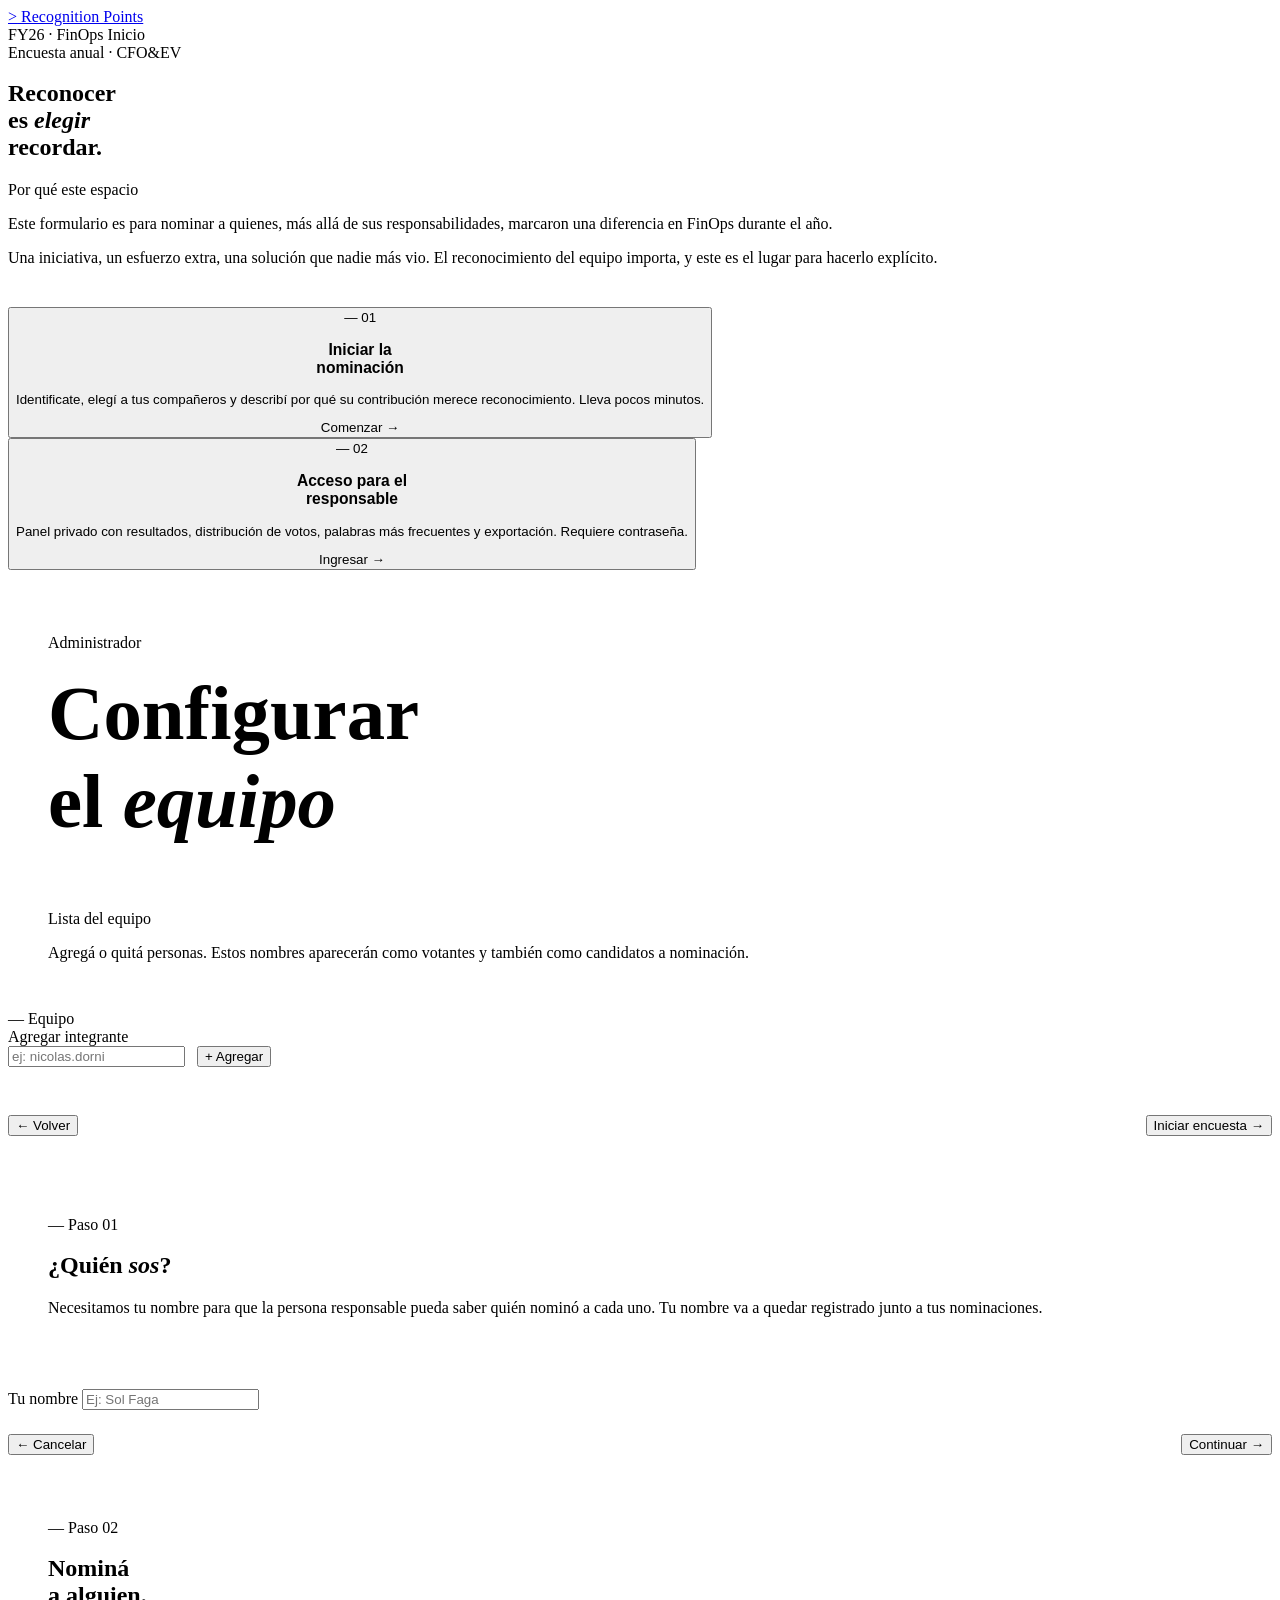
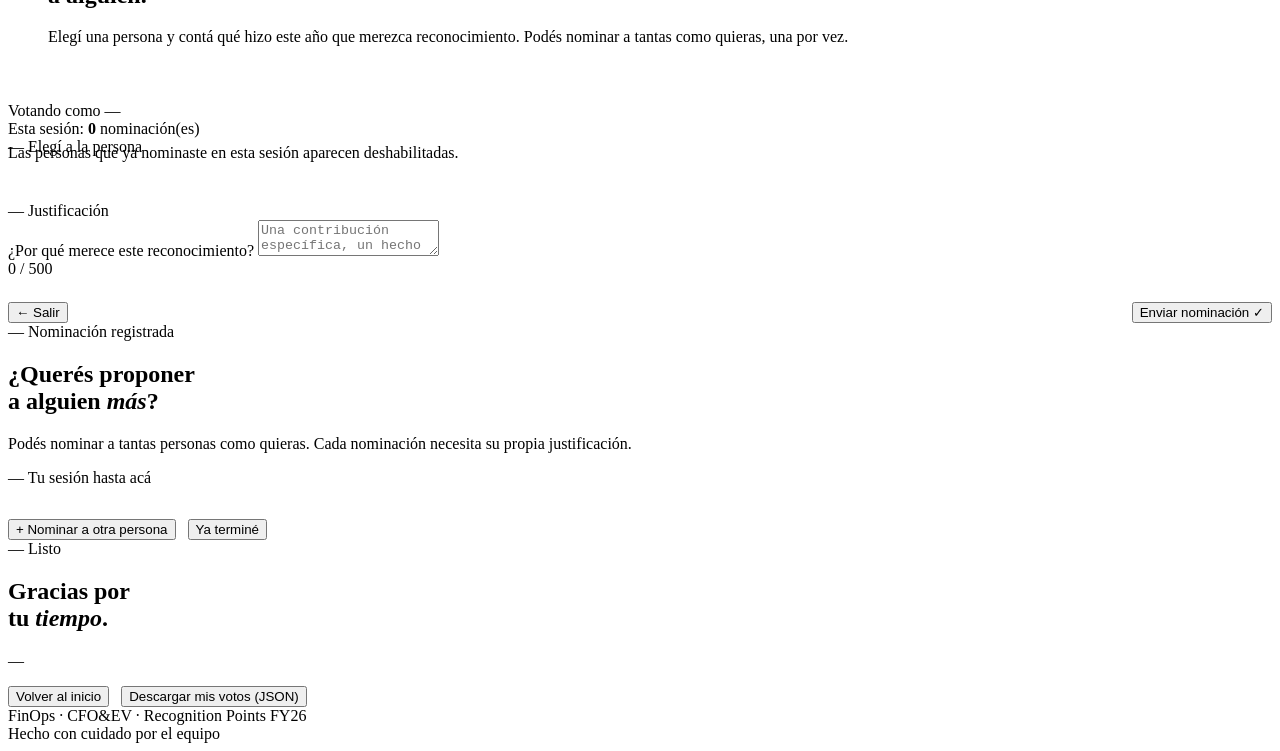
==== index.html @ c1f09250 "Add files via upload" ====
<!DOCTYPE html>
<html lang="es">
<head>
<meta charset="UTF-8">
<meta name="viewport" content="width=device-width, initial-scale=1.0">
<title>Recognition Points · FY26</title>
<meta name="description" content="Recognition Points FY26 — FinOps · CFO&EV. Reconocé a quienes hicieron una diferencia este año.">

<!-- Fonts -->
<link rel="preconnect" href="https://fonts.googleapis.com">
<link rel="preconnect" href="https://fonts.gstatic.com" crossorigin>
<link href="https://fonts.googleapis.com/css2?family=Fraunces:ital,opsz,wght,SOFT,WONK@0,9..144,300..900,0..100,0..1;1,9..144,300..900,0..100,0..1&family=Inter+Tight:wght@300;400;500;600;700&family=JetBrains+Mono:wght@400;500&display=swap" rel="stylesheet">

<link rel="stylesheet" href="css/styles.css">
</head>
<body class="paper">

<!-- TOPBAR -->
<header class="topbar">
  <a href="#" class="brand" onclick="App.go('welcome');return false;">
    <span class="chev">&gt;</span>
    Recognition Points
  </a>
  <div class="topbar-meta">
    <span><span class="dot"></span> FY26 · FinOps</span>
    <span id="navTag">Inicio</span>
  </div>
</header>

<!-- ============== WELCOME ============== -->
<section class="screen active" id="screen-welcome">
  <div class="hero">
    <div class="hero-grid">
      <div>
        <span class="eyebrow">Encuesta anual · CFO&amp;EV</span>
        <h1 style="margin-top:18px">
          Reconocer<br>
          es <em>elegir</em><br>
          recordar.
        </h1>
      </div>
      <div class="hero-side">
        <span class="eyebrow">Por qué este espacio</span>
        <p>Este formulario es para nominar a quienes, más allá de sus responsabilidades, marcaron una diferencia en FinOps durante el año.</p>
        <p>Una iniciativa, un esfuerzo extra, una solución que nadie más vio. El reconocimiento del equipo importa, y este es el lugar para hacerlo explícito.</p>
      </div>
    </div>
  </div>

  <div class="wrap" style="padding-top: 24px">
    <div class="action-grid">
      <button class="action-card" onclick="App.startSurvey()">
        <span class="num">— 01</span>
        <h3>Iniciar la<br>nominación</h3>
        <p>Identificate, elegí a tus compañeros y describí por qué su contribución merece reconocimiento. Lleva pocos minutos.</p>
        <span class="arrow">Comenzar →</span>
      </button>
      <button class="action-card" onclick="window.location.href='admin.html'">
        <span class="num">— 02</span>
        <h3>Acceso para el<br>responsable</h3>
        <p>Panel privado con resultados, distribución de votos, palabras más frecuentes y exportación. Requiere contraseña.</p>
        <span class="arrow">Ingresar →</span>
      </button>
    </div>
  </div>
</section>

<!-- ============== SETUP ============== -->
<section class="screen" id="screen-setup">
  <div class="hero" style="padding: 64px 40px 32px">
    <div class="hero-grid">
      <div>
        <span class="eyebrow">Administrador</span>
        <h1 style="font-size: clamp(40px, 6vw, 80px); margin-top: 18px">
          Configurar<br>el <em>equipo</em>
        </h1>
      </div>
      <div class="hero-side">
        <span class="eyebrow">Lista del equipo</span>
        <p>Agregá o quitá personas. Estos nombres aparecerán como votantes y también como candidatos a nominación.</p>
      </div>
    </div>
  </div>

  <div class="wrap-narrow">
    <div class="section-rule">
      <span class="label">— Equipo</span>
      <span class="line"></span>
    </div>

    <div class="field">
      <label for="newPersonInput">Agregar integrante</label>
      <div style="display:flex; gap: 12px; align-items: flex-end;">
        <input type="text" id="newPersonInput" placeholder="ej: nicolas.dorni" autocomplete="off" />
        <button class="btn btn-ghost btn-sm" onclick="App.addPerson()">+ Agregar</button>
      </div>
    </div>

    <div class="tag-list" id="personList"></div>
    <p class="helper" id="previewMsg" style="margin-top: 14px"></p>

    <div style="display:flex; justify-content:space-between; gap: 12px; margin-top: 48px; flex-wrap: wrap;">
      <button class="btn btn-ghost" onclick="App.go('welcome')">← Volver</button>
      <button class="btn btn-acn" onclick="App.startSurvey()">Iniciar encuesta →</button>
    </div>
  </div>
</section>

<!-- ============== VOTER NAME ============== -->
<section class="screen" id="screen-voter">
  <div class="hero" style="padding: 80px 40px 56px">
    <div class="hero-grid">
      <div>
        <span class="eyebrow">— Paso 01</span>
        <h1 style="margin-top:18px">¿Quién <em>sos</em>?</h1>
      </div>
      <div class="hero-side">
        <p>Necesitamos tu nombre para que la persona responsable pueda saber quién nominó a cada uno. Tu nombre va a quedar registrado junto a tus nominaciones.</p>
      </div>
    </div>
  </div>

  <div class="wrap-narrow">
    <div class="field">
      <label for="voterNameInput">Tu nombre</label>
      <input type="text" id="voterNameInput" placeholder="Ej: Sol Faga" autocomplete="off" />
    </div>
    <div class="alert warn" id="voterAlert" style="display:none">⚠ Por favor escribí tu nombre antes de continuar.</div>
    <div style="display:flex; justify-content:space-between; gap: 12px; margin-top: 24px; flex-wrap: wrap;">
      <button class="btn btn-ghost" onclick="App.go('welcome')">← Cancelar</button>
      <button class="btn btn-primary" onclick="App.confirmVoter()">Continuar →</button>
    </div>
  </div>
</section>

<!-- ============== VOTE ============== -->
<section class="screen" id="screen-vote">
  <div class="hero" style="padding: 64px 40px 40px">
    <div class="hero-grid">
      <div>
        <span class="eyebrow">— Paso 02</span>
        <h1 style="margin-top:18px">Nominá<br>a alguien.</h1>
      </div>
      <div class="hero-side">
        <p>Elegí una persona y contá qué hizo este año que merezca reconocimiento. Podés nominar a tantas como quieras, una por vez.</p>
      </div>
    </div>
  </div>

  <div class="wrap">
    <div class="voter-bar">
      <div class="voter-tag">
        <span class="label">Votando como</span>
        <span class="name" id="currentVoterName">—</span>
      </div>
      <div class="session-count">
        Esta sesión: <strong id="sessionVoteCount" class="tabular">0</strong> nominación(es)
      </div>
    </div>

    <div class="section-rule">
      <span class="label">— Elegí a la persona</span>
      <span class="line"></span>
    </div>
    <p class="helper" style="margin: -12px 0 18px">
      Las personas que ya nominaste en esta sesión aparecen deshabilitadas.
    </p>
    <div class="nominee-grid" id="nomineeGrid"></div>

    <div class="section-rule" style="margin-top: 40px">
      <span class="label">— Justificación</span>
      <span class="line"></span>
    </div>
    <div class="field">
      <label for="justification">¿Por qué merece este reconocimiento?</label>
      <textarea id="justification" placeholder="Una contribución específica, un hecho concreto, un momento del año..." maxlength="500" oninput="App.updateCharCount()"></textarea>
      <div class="helper right"><span id="charCount" class="tabular">0</span> / 500</div>
    </div>

    <div class="alert warn" id="voteAlert" style="display:none">⚠ Seleccioná una persona y escribí la justificación.</div>

    <div style="display:flex; justify-content:space-between; gap: 12px; margin-top: 24px; flex-wrap: wrap;">
      <button class="btn btn-ghost" onclick="App.go('welcome')">← Salir</button>
      <button class="btn btn-acn" onclick="App.submitVote()">Enviar nominación ✓</button>
    </div>
  </div>
</section>

<!-- ============== CONFIRM ============== -->
<section class="screen" id="screen-confirm">
  <div class="wrap-narrow">
    <span class="eyebrow">— Nominación registrada</span>
    <div class="confirm-card">
      <h2>¿Querés proponer<br>a alguien <em>más</em>?</h2>
      <p class="lede">Podés nominar a tantas personas como quieras. Cada nominación necesita su propia justificación.</p>

      <span class="eyebrow" style="display:block; margin-bottom: 12px">— Tu sesión hasta acá</span>
      <div class="summary-list" id="confirmList"></div>

      <div style="display:flex; gap: 12px; margin-top: 32px; flex-wrap: wrap;">
        <button class="btn btn-acn" onclick="App.voteAgain()">+ Nominar a otra persona</button>
        <button class="btn btn-ghost" onclick="App.finishVoting()">Ya terminé</button>
      </div>
    </div>
  </div>
</section>

<!-- ============== DONE ============== -->
<section class="screen" id="screen-done">
  <div class="wrap-narrow">
    <span class="eyebrow">— Listo</span>
    <div class="done-card">
      <h2>Gracias por<br>tu <em>tiempo</em>.</h2>
      <p class="lede" id="doneSummaryText">—</p>
      <div style="display:flex; gap: 12px; flex-wrap: wrap;">
        <button class="btn btn-primary" onclick="App.newVoter()">Volver al inicio</button>
        <button class="btn btn-ghost" onclick="DataLayer.exportJSON()">Descargar mis votos (JSON)</button>
      </div>
    </div>
  </div>
</section>

<!-- TOAST -->
<div class="toast" id="toast"><span class="dot"></span><span id="toastMsg"></span></div>

<!-- FOOTER -->
<footer>
  <div>FinOps · CFO&amp;EV · Recognition Points FY26</div>
  <div>Hecho con cuidado por el equipo</div>
</footer>

<!-- SCRIPTS -->
<script src="js/config.js"></script>
<script src="js/data.js"></script>
<script src="js/app.js"></script>
</body>
</html>
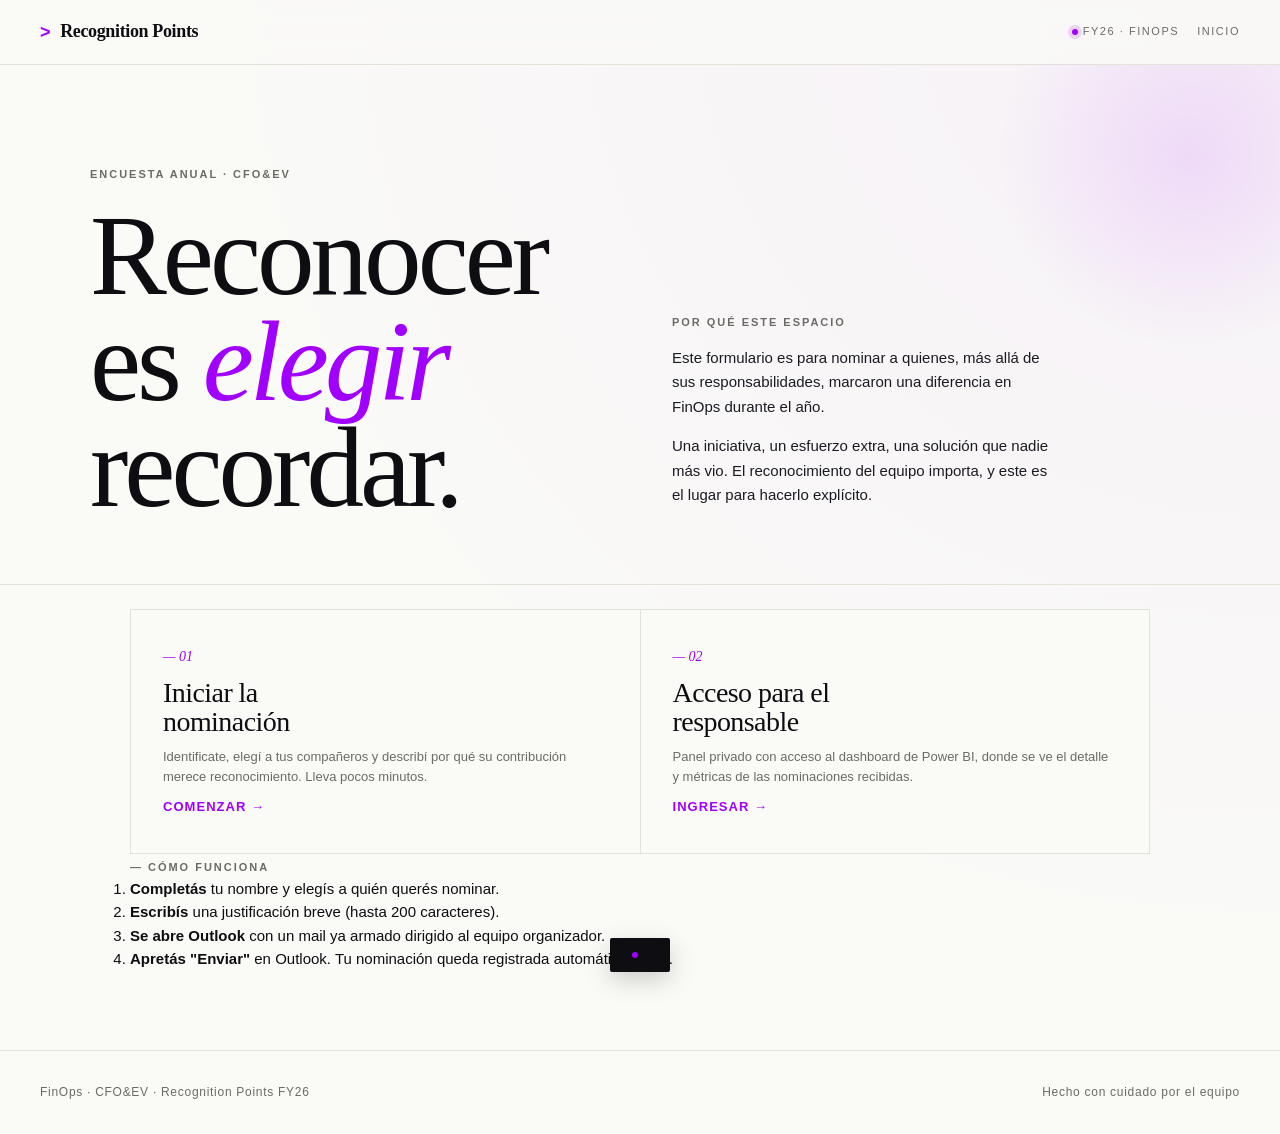
==== commit 56b4968a: "Add files via upload" ====
--- a/index.html
+++ b/index.html
@@ -6,7 +6,6 @@
 <title>Recognition Points · FY26</title>
 <meta name="description" content="Recognition Points FY26 — FinOps · CFO&EV. Reconocé a quienes hicieron una diferencia este año.">
 
-<!-- Fonts -->
 <link rel="preconnect" href="https://fonts.googleapis.com">
 <link rel="preconnect" href="https://fonts.gstatic.com" crossorigin>
 <link href="https://fonts.googleapis.com/css2?family=Fraunces:ital,opsz,wght,SOFT,WONK@0,9..144,300..900,0..100,0..1;1,9..144,300..900,0..100,0..1&family=Inter+Tight:wght@300;400;500;600;700&family=JetBrains+Mono:wght@400;500&display=swap" rel="stylesheet">
@@ -15,7 +14,6 @@
 </head>
 <body class="paper">
 
-<!-- TOPBAR -->
 <header class="topbar">
   <a href="#" class="brand" onclick="App.go('welcome');return false;">
     <span class="chev">&gt;</span>
@@ -58,9 +56,19 @@
       <button class="action-card" onclick="window.location.href='admin.html'">
         <span class="num">— 02</span>
         <h3>Acceso para el<br>responsable</h3>
-        <p>Panel privado con resultados, distribución de votos, palabras más frecuentes y exportación. Requiere contraseña.</p>
+        <p>Panel privado con acceso al dashboard de Power BI, donde se ve el detalle y métricas de las nominaciones recibidas.</p>
         <span class="arrow">Ingresar →</span>
       </button>
+    </div>
+
+    <div class="info-card">
+      <span class="eyebrow">— Cómo funciona</span>
+      <ol class="steps">
+        <li><strong>Completás</strong> tu nombre y elegís a quién querés nominar.</li>
+        <li><strong>Escribís</strong> una justificación breve (hasta 200 caracteres).</li>
+        <li><strong>Se abre Outlook</strong> con un mail ya armado dirigido al equipo organizador.</li>
+        <li><strong>Apretás "Enviar"</strong> en Outlook. Tu nominación queda registrada automáticamente.</li>
+      </ol>
     </div>
   </div>
 </section>
@@ -115,7 +123,7 @@
         <h1 style="margin-top:18px">¿Quién <em>sos</em>?</h1>
       </div>
       <div class="hero-side">
-        <p>Necesitamos tu nombre para que la persona responsable pueda saber quién nominó a cada uno. Tu nombre va a quedar registrado junto a tus nominaciones.</p>
+        <p>Tu identidad real se va a tomar de tu cuenta de Outlook al momento de enviar el mail. Este nombre es solo para el flujo de la página.</p>
       </div>
     </div>
   </div>
@@ -173,48 +181,50 @@
     </div>
     <div class="field">
       <label for="justification">¿Por qué merece este reconocimiento?</label>
-      <textarea id="justification" placeholder="Una contribución específica, un hecho concreto, un momento del año..." maxlength="500" oninput="App.updateCharCount()"></textarea>
-      <div class="helper right"><span id="charCount" class="tabular">0</span> / 500</div>
+      <textarea id="justification" placeholder="Una contribución específica, un hecho concreto, un momento del año..." maxlength="200" oninput="App.updateCharCount()"></textarea>
+      <div class="helper right counter">
+        <span id="charCount" class="tabular">0</span> / <span id="charMax" class="tabular">200</span>
+      </div>
     </div>
 
     <div class="alert warn" id="voteAlert" style="display:none">⚠ Seleccioná una persona y escribí la justificación.</div>
 
     <div style="display:flex; justify-content:space-between; gap: 12px; margin-top: 24px; flex-wrap: wrap;">
       <button class="btn btn-ghost" onclick="App.go('welcome')">← Salir</button>
-      <button class="btn btn-acn" onclick="App.submitVote()">Enviar nominación ✓</button>
-    </div>
-  </div>
-</section>
-
-<!-- ============== CONFIRM ============== -->
-<section class="screen" id="screen-confirm">
+      <button class="btn btn-acn" onclick="App.submitVote()">📧 &nbsp;Abrir Outlook y enviar →</button>
+    </div>
+  </div>
+</section>
+
+<!-- ============== SENT ============== -->
+<section class="screen" id="screen-sent">
+  <div class="hero" style="padding: 80px 40px 40px">
+    <div class="hero-grid">
+      <div>
+        <span class="eyebrow">— Paso 03</span>
+        <h1 style="margin-top:18px">Revisá <em>Outlook</em>.</h1>
+      </div>
+      <div class="hero-side">
+        <p>Acabamos de abrir un mail ya armado en tu Outlook. Apretá <strong>Enviar</strong> ahí para que tu nominación quede registrada.</p>
+      </div>
+    </div>
+  </div>
+
   <div class="wrap-narrow">
-    <span class="eyebrow">— Nominación registrada</span>
-    <div class="confirm-card">
-      <h2>¿Querés proponer<br>a alguien <em>más</em>?</h2>
-      <p class="lede">Podés nominar a tantas personas como quieras. Cada nominación necesita su propia justificación.</p>
-
-      <span class="eyebrow" style="display:block; margin-bottom: 12px">— Tu sesión hasta acá</span>
-      <div class="summary-list" id="confirmList"></div>
+    <div class="sent-card">
+      <span class="eyebrow">— Última nominación</span>
+      <h2>Nominaste a<br><em id="sentNomineeName">—</em></h2>
+      <p class="lede" id="sentSessionLabel">—</p>
+
+      <div class="info-card info-card-sm">
+        <span class="eyebrow">— ¿No se abrió Outlook?</span>
+        <p>Si no se abrió automáticamente, hacé click en el botón de abajo. También puede ser que tu navegador haya bloqueado la ventana — fijate en la barra de direcciones.</p>
+        <button class="btn btn-ghost btn-sm" onclick="App.resendLast()" style="margin-top: 10px">Reabrir Outlook</button>
+      </div>
 
       <div style="display:flex; gap: 12px; margin-top: 32px; flex-wrap: wrap;">
         <button class="btn btn-acn" onclick="App.voteAgain()">+ Nominar a otra persona</button>
         <button class="btn btn-ghost" onclick="App.finishVoting()">Ya terminé</button>
-      </div>
-    </div>
-  </div>
-</section>
-
-<!-- ============== DONE ============== -->
-<section class="screen" id="screen-done">
-  <div class="wrap-narrow">
-    <span class="eyebrow">— Listo</span>
-    <div class="done-card">
-      <h2>Gracias por<br>tu <em>tiempo</em>.</h2>
-      <p class="lede" id="doneSummaryText">—</p>
-      <div style="display:flex; gap: 12px; flex-wrap: wrap;">
-        <button class="btn btn-primary" onclick="App.newVoter()">Volver al inicio</button>
-        <button class="btn btn-ghost" onclick="DataLayer.exportJSON()">Descargar mis votos (JSON)</button>
       </div>
     </div>
   </div>
@@ -231,7 +241,6 @@
 
 <!-- SCRIPTS -->
 <script src="js/config.js"></script>
-<script src="js/data.js"></script>
 <script src="js/app.js"></script>
 </body>
 </html>
--- a/css/styles.css
+++ b/css/styles.css
@@ -0,0 +1,912 @@
+/* ============================================================
+   RECOGNITION POINTS — Stylesheet
+   Aesthetic: editorial corporate. Acento Accenture purple
+   (#A100FF) usado con disciplina, no como gradiente cliché.
+   Tipografía: Fraunces (display, serif con carácter) +
+   Inter Tight (body, geométrica).
+   ============================================================ */
+
+/* ---------- TOKENS ---------- */
+:root {
+  /* Color */
+  --acn-purple: #A100FF;
+  --acn-purple-deep: #7500BA;
+  --acn-purple-soft: #F3E5FF;
+  --ink: #0E0E12;
+  --ink-2: #1A1A22;
+  --ink-3: #2A2A33;
+  --paper: #FAFAF7;
+  --paper-2: #F2F2EC;
+  --line: #E2E2D8;
+  --line-2: #C9C9BE;
+  --muted: #6B6B66;
+  --muted-2: #9A9A92;
+  --danger: #C8102E;
+  --success: #2E7D5B;
+
+  /* Type */
+  --display: 'Fraunces', 'Times New Roman', serif;
+  --body: 'Inter Tight', 'Helvetica Neue', sans-serif;
+  --mono: 'JetBrains Mono', ui-monospace, monospace;
+
+  /* Spacing scale */
+  --s-1: 4px; --s-2: 8px; --s-3: 12px; --s-4: 16px;
+  --s-5: 24px; --s-6: 32px; --s-7: 48px; --s-8: 64px;
+
+  --radius: 2px;
+  --radius-lg: 4px;
+}
+
+/* ---------- RESET ---------- */
+*, *::before, *::after { box-sizing: border-box; margin: 0; padding: 0; }
+
+html { scroll-behavior: smooth; }
+
+body {
+  font-family: var(--body);
+  background: var(--paper);
+  color: var(--ink);
+  font-size: 15px;
+  line-height: 1.55;
+  font-feature-settings: "ss01", "cv11";
+  -webkit-font-smoothing: antialiased;
+  min-height: 100vh;
+}
+
+/* Subtle paper texture for the public page */
+body.paper {
+  background:
+    radial-gradient(ellipse at top right, rgba(161,0,255,0.04), transparent 60%),
+    var(--paper);
+}
+
+/* Dark dashboard for admin */
+body.dark {
+  background: var(--ink);
+  color: var(--paper);
+}
+
+button, input, textarea, select { font: inherit; color: inherit; }
+button { cursor: pointer; border: none; background: none; }
+
+a { color: inherit; }
+
+/* ---------- TYPOGRAPHY ---------- */
+.display {
+  font-family: var(--display);
+  font-weight: 400;
+  font-style: italic;
+  letter-spacing: -0.02em;
+  line-height: 0.95;
+  font-variation-settings: "SOFT" 50, "WONK" 1;
+}
+
+.eyebrow {
+  font-family: var(--body);
+  font-size: 11px;
+  font-weight: 600;
+  letter-spacing: 0.18em;
+  text-transform: uppercase;
+  color: var(--muted);
+}
+
+.tabular { font-variant-numeric: tabular-nums; }
+
+/* ---------- BRAND CHEVRON (Accenture-style mark) ---------- */
+.brand {
+  display: inline-flex;
+  align-items: baseline;
+  gap: 10px;
+  font-family: var(--display);
+  font-weight: 600;
+  font-size: 18px;
+  letter-spacing: -0.02em;
+  color: var(--ink);
+  text-decoration: none;
+}
+.brand .chev {
+  display: inline-block;
+  color: var(--acn-purple);
+  font-weight: 700;
+  transform: translateY(1px);
+  font-family: var(--body);
+}
+body.dark .brand { color: var(--paper); }
+
+/* ---------- TOP BAR ---------- */
+.topbar {
+  position: sticky; top: 0; z-index: 50;
+  display: flex; align-items: center; justify-content: space-between;
+  padding: 18px 40px;
+  background: rgba(250,250,247,0.85);
+  backdrop-filter: blur(14px);
+  border-bottom: 1px solid var(--line);
+}
+body.dark .topbar {
+  background: rgba(14,14,18,0.85);
+  border-bottom-color: var(--ink-3);
+}
+.topbar-meta {
+  font-size: 11px;
+  letter-spacing: 0.14em;
+  text-transform: uppercase;
+  color: var(--muted);
+  display: flex; gap: 18px; align-items: center;
+}
+.topbar-meta .dot {
+  display: inline-block; width: 6px; height: 6px; border-radius: 50%;
+  background: var(--acn-purple);
+  box-shadow: 0 0 0 4px rgba(161,0,255,0.15);
+  animation: pulse 2.4s ease-in-out infinite;
+}
+@keyframes pulse {
+  0%, 100% { box-shadow: 0 0 0 4px rgba(161,0,255,0.15); }
+  50%     { box-shadow: 0 0 0 8px rgba(161,0,255,0.05); }
+}
+
+/* ---------- HERO (public page) ---------- */
+.hero {
+  padding: 96px 40px 64px;
+  border-bottom: 1px solid var(--line);
+  position: relative;
+  overflow: hidden;
+}
+.hero::after {
+  content: '';
+  position: absolute; right: -120px; top: -120px;
+  width: 420px; height: 420px;
+  background: radial-gradient(circle, rgba(161,0,255,0.10), transparent 65%);
+  pointer-events: none;
+}
+.hero-grid {
+  max-width: 1100px; margin: 0 auto;
+  display: grid; grid-template-columns: 1fr 1fr; gap: 64px;
+  align-items: end;
+}
+.hero h1 {
+  font-family: var(--display);
+  font-weight: 300;
+  font-size: clamp(56px, 9vw, 120px);
+  line-height: 0.92;
+  letter-spacing: -0.035em;
+  color: var(--ink);
+}
+.hero h1 em {
+  font-style: italic;
+  color: var(--acn-purple);
+  font-variation-settings: "SOFT" 100, "WONK" 1;
+}
+.hero-side {
+  font-size: 15px;
+  line-height: 1.65;
+  color: var(--ink-2);
+  max-width: 380px;
+  padding-bottom: 12px;
+}
+.hero-side p + p { margin-top: 14px; }
+.hero-side .eyebrow { display: block; margin-bottom: 14px; }
+
+/* ---------- SCREENS ---------- */
+.screen { display: none; animation: fade .35s ease; }
+.screen.active { display: block; }
+@keyframes fade {
+  from { opacity: 0; transform: translateY(6px); }
+  to { opacity: 1; transform: translateY(0); }
+}
+
+.wrap { max-width: 1100px; margin: 0 auto; padding: 56px 40px 80px; }
+.wrap-narrow { max-width: 720px; margin: 0 auto; padding: 56px 40px 80px; }
+
+/* ---------- ACTIONS PANEL (welcome) ---------- */
+.action-grid {
+  display: grid;
+  grid-template-columns: 1fr 1fr;
+  gap: 0;
+  border-top: 1px solid var(--line);
+  border-left: 1px solid var(--line);
+}
+.action-card {
+  border-right: 1px solid var(--line);
+  border-bottom: 1px solid var(--line);
+  padding: 36px 32px;
+  background: var(--paper);
+  text-align: left;
+  transition: background .2s, transform .2s;
+  position: relative;
+  display: flex; flex-direction: column; gap: 10px;
+  min-height: 200px;
+  cursor: pointer;
+}
+.action-card:hover {
+  background: #fff;
+}
+.action-card .num {
+  font-family: var(--display);
+  font-style: italic;
+  font-size: 14px;
+  color: var(--acn-purple);
+}
+.action-card h3 {
+  font-family: var(--display);
+  font-weight: 400;
+  font-size: 28px;
+  letter-spacing: -0.02em;
+  line-height: 1.05;
+}
+.action-card p {
+  font-size: 13px; color: var(--muted); line-height: 1.55;
+}
+.action-card .arrow {
+  margin-top: auto;
+  font-size: 13px; font-weight: 600;
+  letter-spacing: 0.08em; text-transform: uppercase;
+  color: var(--acn-purple);
+  display: inline-flex; align-items: center; gap: 8px;
+  transition: gap .2s;
+}
+.action-card:hover .arrow { gap: 14px; }
+
+/* ---------- SECTIONS ---------- */
+.section-rule {
+  display: flex; align-items: baseline; gap: 14px;
+  margin-bottom: 22px;
+}
+.section-rule .label {
+  font-family: var(--body);
+  font-size: 11px; font-weight: 600;
+  letter-spacing: 0.18em; text-transform: uppercase;
+  color: var(--acn-purple);
+}
+.section-rule .line { flex: 1; height: 1px; background: var(--line); }
+
+/* ---------- INPUTS ---------- */
+.field { margin-bottom: 22px; }
+.field label {
+  display: block; font-size: 12px; font-weight: 600;
+  letter-spacing: 0.06em; text-transform: uppercase;
+  color: var(--ink-2); margin-bottom: 8px;
+}
+input[type="text"], input[type="password"], textarea {
+  width: 100%;
+  background: transparent;
+  border: none;
+  border-bottom: 1px solid var(--line-2);
+  font-family: var(--body);
+  font-size: 17px;
+  padding: 10px 0;
+  color: var(--ink);
+  outline: none;
+  transition: border-color .2s;
+}
+input[type="text"]:focus, input[type="password"]:focus, textarea:focus {
+  border-bottom-color: var(--acn-purple);
+}
+textarea {
+  border: 1px solid var(--line-2);
+  padding: 14px 16px;
+  border-radius: var(--radius);
+  resize: vertical;
+  min-height: 140px;
+  background: #fff;
+  font-size: 15px;
+  line-height: 1.6;
+}
+textarea:focus { border-color: var(--acn-purple); }
+
+.helper {
+  font-size: 12px; color: var(--muted);
+  margin-top: 6px;
+}
+.helper.right { text-align: right; }
+
+/* ---------- BUTTONS ---------- */
+.btn {
+  display: inline-flex; align-items: center; gap: 10px;
+  padding: 14px 24px;
+  font-family: var(--body);
+  font-size: 13px; font-weight: 600;
+  letter-spacing: 0.06em; text-transform: uppercase;
+  border-radius: var(--radius);
+  transition: transform .15s, background .15s, color .15s;
+}
+.btn:active { transform: translateY(1px); }
+.btn-primary {
+  background: var(--ink); color: var(--paper);
+  border: 1px solid var(--ink);
+}
+.btn-primary:hover { background: var(--acn-purple); border-color: var(--acn-purple); }
+.btn-ghost {
+  background: transparent; color: var(--ink);
+  border: 1px solid var(--line-2);
+}
+.btn-ghost:hover { border-color: var(--ink); }
+.btn-acn {
+  background: var(--acn-purple); color: #fff;
+  border: 1px solid var(--acn-purple);
+}
+.btn-acn:hover { background: var(--acn-purple-deep); border-color: var(--acn-purple-deep); }
+.btn-danger {
+  background: transparent; color: var(--danger);
+  border: 1px solid var(--danger);
+}
+.btn-danger:hover { background: var(--danger); color: #fff; }
+.btn-sm { padding: 9px 16px; font-size: 11px; }
+
+/* ---------- VOTER BADGE ---------- */
+.voter-bar {
+  display: flex; justify-content: space-between; align-items: center;
+  padding: 16px 0;
+  border-top: 1px solid var(--line);
+  border-bottom: 1px solid var(--line);
+  margin-bottom: 32px;
+  flex-wrap: wrap; gap: 12px;
+}
+.voter-tag {
+  font-size: 13px;
+}
+.voter-tag .label {
+  font-size: 11px; letter-spacing: 0.14em;
+  text-transform: uppercase; color: var(--muted);
+  margin-right: 10px;
+}
+.voter-tag .name {
+  font-family: var(--display);
+  font-style: italic;
+  font-weight: 500;
+  font-size: 22px;
+  color: var(--acn-purple);
+}
+.session-count {
+  font-size: 12px; color: var(--muted);
+  letter-spacing: 0.06em;
+}
+.session-count strong { color: var(--ink); }
+
+/* ---------- NOMINEE GRID ---------- */
+.nominee-grid {
+  display: grid;
+  grid-template-columns: repeat(auto-fill, minmax(160px, 1fr));
+  gap: 0;
+  border-top: 1px solid var(--line);
+  border-left: 1px solid var(--line);
+  margin-bottom: 32px;
+}
+.nominee-card {
+  border-right: 1px solid var(--line);
+  border-bottom: 1px solid var(--line);
+  padding: 22px 18px;
+  cursor: pointer;
+  background: var(--paper);
+  text-align: left;
+  transition: background .15s;
+  position: relative;
+}
+.nominee-card:hover:not(.disabled) {
+  background: #fff;
+}
+.nominee-card.selected {
+  background: var(--ink);
+  color: var(--paper);
+}
+.nominee-card.selected .name { color: var(--paper); }
+.nominee-card.selected .role { color: var(--acn-purple); }
+.nominee-card.disabled {
+  opacity: 0.35; cursor: not-allowed;
+  background: var(--paper-2);
+}
+.nominee-card .initials {
+  font-family: var(--display);
+  font-style: italic;
+  font-size: 26px;
+  color: var(--acn-purple);
+  margin-bottom: 14px;
+  display: block;
+}
+.nominee-card .name {
+  font-weight: 600; font-size: 14px;
+  letter-spacing: -0.01em;
+  line-height: 1.25;
+  margin-bottom: 4px;
+}
+.nominee-card .role {
+  font-size: 10px; font-weight: 600;
+  letter-spacing: 0.14em; text-transform: uppercase;
+  color: var(--muted);
+}
+.nominee-card .check {
+  position: absolute; top: 14px; right: 14px;
+  font-size: 11px; color: var(--acn-purple);
+  opacity: 0;
+}
+.nominee-card.selected .check { opacity: 1; color: var(--acn-purple); }
+.nominee-card.disabled .check {
+  opacity: 1; color: var(--muted);
+  font-size: 9px; letter-spacing: 0.1em;
+  text-transform: uppercase;
+}
+
+/* ---------- ALERTS ---------- */
+.alert {
+  font-size: 13px;
+  padding: 12px 16px;
+  border-left: 3px solid;
+  background: #fff;
+  margin: 12px 0;
+}
+.alert.warn { border-color: #C28D00; color: #6B4F00; background: #FFF7DC; }
+.alert.err  { border-color: var(--danger); color: var(--danger); background: #FFEAEA; }
+.alert.ok   { border-color: var(--success); color: var(--success); background: #EAF7F0; }
+
+/* ---------- CONFIRM / DONE ---------- */
+.confirm-card, .done-card {
+  border: 1px solid var(--line);
+  background: #fff;
+  padding: 56px 48px;
+  margin-top: 24px;
+}
+.confirm-card h2, .done-card h2 {
+  font-family: var(--display); font-weight: 300;
+  font-size: 44px; letter-spacing: -0.02em;
+  margin-bottom: 12px; line-height: 1;
+}
+.confirm-card .lede, .done-card .lede {
+  color: var(--muted); font-size: 15px;
+  margin-bottom: 28px; line-height: 1.6;
+}
+.summary-list { border-top: 1px solid var(--line); }
+.summary-item {
+  display: grid; grid-template-columns: 200px 1fr;
+  gap: 24px; padding: 14px 0;
+  border-bottom: 1px solid var(--line);
+  font-size: 13px;
+}
+.summary-item .who {
+  font-family: var(--display); font-style: italic;
+  color: var(--acn-purple); font-size: 18px;
+}
+.summary-item .why { color: var(--ink-2); line-height: 1.55; }
+
+/* ---------- TOAST ---------- */
+.toast {
+  position: fixed; bottom: 28px; left: 50%;
+  transform: translateX(-50%) translateY(100px);
+  background: var(--ink); color: var(--paper);
+  padding: 14px 22px;
+  font-size: 13px; font-weight: 500;
+  letter-spacing: 0.04em;
+  border-radius: var(--radius);
+  box-shadow: 0 8px 24px rgba(0,0,0,0.18);
+  z-index: 999;
+  transition: transform .35s cubic-bezier(.2,.8,.2,1);
+  display: flex; align-items: center; gap: 10px;
+}
+.toast.show { transform: translateX(-50%) translateY(0); }
+.toast .dot {
+  width: 6px; height: 6px; border-radius: 50%;
+  background: var(--acn-purple);
+}
+
+/* ---------- SETUP / TAGS ---------- */
+.tag-list { display: flex; flex-wrap: wrap; gap: 8px; margin-top: 14px; }
+.tag {
+  display: inline-flex; align-items: center; gap: 8px;
+  padding: 6px 12px;
+  background: #fff;
+  border: 1px solid var(--line-2);
+  border-radius: var(--radius);
+  font-size: 12px;
+  font-weight: 500;
+}
+.tag .x {
+  font-size: 14px; color: var(--muted);
+  cursor: pointer; line-height: 1;
+}
+.tag .x:hover { color: var(--danger); }
+
+/* ---------- LOGIN ---------- */
+.login-shell {
+  min-height: calc(100vh - 70px);
+  display: grid;
+  grid-template-columns: 1fr 1fr;
+}
+.login-left {
+  background: var(--ink);
+  color: var(--paper);
+  padding: 64px 56px;
+  display: flex; flex-direction: column; justify-content: space-between;
+  position: relative; overflow: hidden;
+}
+.login-left::before {
+  content: '';
+  position: absolute; right: -20%; bottom: -20%;
+  width: 60%; height: 60%;
+  background: radial-gradient(circle, rgba(161,0,255,0.25), transparent 70%);
+  pointer-events: none;
+}
+.login-left h2 {
+  font-family: var(--display); font-weight: 300;
+  font-size: clamp(40px, 5vw, 64px);
+  line-height: 0.95; letter-spacing: -0.025em;
+  position: relative;
+}
+.login-left h2 em {
+  font-style: italic; color: var(--acn-purple);
+}
+.login-left .footnote {
+  font-size: 12px; letter-spacing: 0.12em;
+  text-transform: uppercase; color: var(--muted-2);
+  position: relative;
+}
+.login-right {
+  padding: 64px 56px;
+  display: flex; flex-direction: column; justify-content: center;
+  background: var(--paper);
+  max-width: 520px;
+}
+.login-right h3 {
+  font-family: var(--display); font-weight: 400;
+  font-size: 32px; letter-spacing: -0.02em;
+  margin-bottom: 32px;
+}
+
+/* ============================================================
+   DASHBOARD — control-center layout
+   Optimizado para notebook 13-15" (1366x768 a 1536x960).
+   Tipografía y espaciado reducidos vs página pública.
+   ============================================================ */
+
+/* Top bar compacta del dashboard */
+.dash-bar {
+  display: flex; justify-content: space-between; align-items: center;
+  padding: 10px 20px;
+  background: var(--ink-2);
+  border-bottom: 1px solid var(--ink-3);
+  position: sticky; top: 0; z-index: 50;
+  flex-wrap: wrap; gap: 12px;
+  font-size: 12px;
+}
+.dash-bar-left, .dash-bar-right {
+  display: flex; align-items: center; gap: 10px;
+}
+.brand.brand-sm {
+  font-size: 14px;
+  color: var(--paper);
+}
+.bar-sep {
+  width: 1px; height: 20px;
+  background: var(--ink-3);
+  margin: 0 4px;
+}
+.bar-meta {
+  font-size: 11px;
+  letter-spacing: 0.1em;
+  color: var(--muted-2);
+  text-transform: uppercase;
+}
+.bar-btn {
+  display: inline-flex; align-items: center; gap: 6px;
+  padding: 6px 12px;
+  background: transparent;
+  color: var(--paper);
+  border: 1px solid var(--ink-3);
+  border-radius: 2px;
+  font-size: 11px;
+  font-weight: 500;
+  letter-spacing: 0.06em;
+  text-transform: uppercase;
+  cursor: pointer;
+  transition: background .15s, border-color .15s;
+}
+.bar-btn:hover {
+  background: var(--ink-3);
+  border-color: var(--acn-purple);
+}
+.bar-btn-ico {
+  font-size: 12px;
+  color: var(--acn-purple);
+}
+.bar-btn-danger:hover {
+  border-color: var(--danger);
+  color: #fff;
+  background: rgba(200,16,46,0.15);
+}
+.bar-btn-danger:hover .bar-btn-ico { color: var(--danger); }
+
+/* Grid principal del dashboard */
+.dash-grid {
+  display: grid;
+  grid-template-columns: repeat(12, 1fr);
+  gap: 16px;
+  padding: 20px;
+  max-width: 1600px;
+  margin: 0 auto;
+}
+
+/* Título compacto */
+.dash-title {
+  grid-column: span 12;
+  display: flex; justify-content: space-between; align-items: baseline;
+  flex-wrap: wrap; gap: 12px;
+  padding-bottom: 8px;
+  border-bottom: 1px solid var(--ink-3);
+}
+.dash-title h1 {
+  font-family: var(--display); font-weight: 300;
+  font-size: clamp(22px, 2.4vw, 30px);
+  letter-spacing: -0.02em;
+  line-height: 1;
+  color: var(--paper);
+}
+.dash-title h1 em {
+  font-style: italic;
+  color: var(--acn-purple);
+}
+.dash-title-sub {
+  font-size: 11px;
+  letter-spacing: 0.14em;
+  text-transform: uppercase;
+  color: var(--muted-2);
+}
+
+/* KPI strip — 5 columnas iguales */
+.kpi-strip {
+  grid-column: span 12;
+  display: grid;
+  grid-template-columns: repeat(5, 1fr);
+  gap: 1px;
+  background: var(--ink-3);
+  border: 1px solid var(--ink-3);
+}
+.kpi {
+  background: var(--ink-2);
+  padding: 14px 16px 12px;
+  display: flex; flex-direction: column; gap: 4px;
+}
+.kpi-label {
+  font-size: 10px;
+  font-weight: 600;
+  letter-spacing: 0.14em;
+  text-transform: uppercase;
+  color: var(--muted-2);
+}
+.kpi-value {
+  font-family: var(--display);
+  font-weight: 300;
+  font-size: 36px;
+  line-height: 1;
+  letter-spacing: -0.025em;
+  color: var(--paper);
+}
+.kpi-value em {
+  font-style: italic;
+  color: var(--acn-purple);
+}
+.kpi-value-sm {
+  font-family: var(--mono);
+  font-size: 13px;
+  font-weight: 500;
+  letter-spacing: 0.08em;
+  color: var(--acn-purple);
+  padding: 8px 0 4px;
+}
+.kpi-foot {
+  font-size: 10px;
+  color: var(--muted-2);
+  letter-spacing: 0.04em;
+}
+
+/* Paneles */
+.panel {
+  background: var(--ink-2);
+  border: 1px solid var(--ink-3);
+  padding: 14px 16px;
+  display: flex; flex-direction: column;
+  min-width: 0;
+}
+.panel-head {
+  display: flex; justify-content: space-between; align-items: baseline;
+  margin-bottom: 12px;
+  padding-bottom: 8px;
+  border-bottom: 1px solid var(--ink-3);
+  gap: 8px; flex-wrap: wrap;
+}
+.panel-head h3 {
+  font-family: var(--display);
+  font-weight: 400;
+  font-size: 15px;
+  letter-spacing: -0.005em;
+  color: var(--paper);
+  line-height: 1.1;
+}
+.panel-sub {
+  font-size: 10px;
+  letter-spacing: 0.1em;
+  text-transform: uppercase;
+  color: var(--muted-2);
+}
+
+/* Asignación al grid 12-cols */
+.panel-bar      { grid-column: span 7; }
+.panel-pie      { grid-column: span 5; }
+.panel-cloud    { grid-column: span 7; }
+.panel-cloud-nom{ grid-column: span 5; }
+.panel-table    { grid-column: span 12; }
+
+/* Chart container — altura FIJA controlada */
+.chart-box {
+  position: relative;
+  height: 240px;
+  width: 100%;
+}
+.chart-box canvas {
+  max-height: 240px !important;
+  width: 100% !important;
+}
+.chart-box-pie {
+  height: 240px;
+  display: flex;
+  align-items: center;
+  justify-content: center;
+}
+
+/* Word cloud — controlado, max 24px, scroll si se desborda */
+.cloud {
+  display: flex; flex-wrap: wrap;
+  gap: 4px 10px;
+  align-items: baseline;
+  padding: 4px 0;
+  max-height: 240px;
+  overflow-y: auto;
+  line-height: 1.1;
+}
+.cloud::-webkit-scrollbar { width: 6px; }
+.cloud::-webkit-scrollbar-track { background: var(--ink-2); }
+.cloud::-webkit-scrollbar-thumb { background: var(--ink-3); border-radius: 3px; }
+.cloud span {
+  font-family: var(--display);
+  font-style: italic;
+  line-height: 1;
+  transition: color .2s;
+  white-space: nowrap;
+}
+.cloud span:hover { color: var(--acn-purple) !important; }
+.cloud-sm { max-height: 200px; }
+
+/* Selector de nominado */
+.nom-select {
+  background: var(--ink-3);
+  color: var(--paper);
+  border: 1px solid var(--ink-3);
+  padding: 7px 10px;
+  font-family: var(--body);
+  font-size: 12px;
+  width: 100%;
+  margin-bottom: 10px;
+  border-radius: 2px;
+  cursor: pointer;
+  outline: none;
+  transition: border-color .15s;
+}
+.nom-select:focus { border-color: var(--acn-purple); }
+
+/* Tabla compacta con scroll */
+.tbl-wrap {
+  overflow-x: auto;
+  overflow-y: auto;
+  max-height: 320px;
+}
+.tbl-wrap::-webkit-scrollbar { width: 6px; height: 6px; }
+.tbl-wrap::-webkit-scrollbar-track { background: var(--ink-2); }
+.tbl-wrap::-webkit-scrollbar-thumb { background: var(--ink-3); border-radius: 3px; }
+
+table.tbl {
+  width: 100%; border-collapse: collapse;
+  font-size: 12px;
+}
+table.tbl thead {
+  position: sticky; top: 0;
+  background: var(--ink-2);
+  z-index: 1;
+}
+table.tbl thead th {
+  text-align: left;
+  font-size: 10px; font-weight: 600;
+  letter-spacing: 0.12em; text-transform: uppercase;
+  color: var(--muted-2);
+  padding: 8px 12px 8px 0;
+  border-bottom: 1px solid var(--ink-3);
+}
+table.tbl tbody td {
+  padding: 9px 12px 9px 0;
+  border-bottom: 1px solid var(--ink-3);
+  vertical-align: top;
+  color: var(--paper);
+  line-height: 1.45;
+}
+table.tbl tbody tr:hover { background: rgba(161,0,255,0.05); }
+table.tbl .nominee { font-weight: 600; color: #fff; white-space: nowrap; }
+table.tbl .voter   { color: var(--acn-purple); white-space: nowrap; font-size: 11px; }
+table.tbl .just    { color: #D1D1C9; }
+
+.empty {
+  text-align: center;
+  padding: 32px 0;
+  color: var(--muted-2);
+  font-size: 13px;
+}
+
+/* ---------- FILE ROW ---------- */
+.io-row {
+  display: flex; flex-wrap: wrap; gap: 10px;
+  padding: 18px 0;
+  border-top: 1px solid var(--line);
+  border-bottom: 1px solid var(--line);
+  margin-bottom: 32px;
+}
+
+/* ---------- FOOTER (página pública) ---------- */
+footer {
+  border-top: 1px solid var(--line);
+  padding: 32px 40px;
+  font-size: 12px; color: var(--muted);
+  display: flex; justify-content: space-between; flex-wrap: wrap; gap: 12px;
+  letter-spacing: 0.06em;
+}
+body.dark footer {
+  border-top-color: var(--ink-3);
+  color: var(--muted-2);
+}
+
+/* ---------- RESPONSIVE ---------- */
+@media (max-width: 1200px) {
+  .panel-bar       { grid-column: span 12; }
+  .panel-pie       { grid-column: span 12; }
+  .panel-cloud     { grid-column: span 7; }
+  .panel-cloud-nom { grid-column: span 5; }
+  .kpi-strip       { grid-template-columns: repeat(5, 1fr); }
+}
+@media (max-width: 900px) {
+  .hero { padding: 56px 24px 40px; }
+  .hero-grid { grid-template-columns: 1fr; gap: 32px; }
+  .wrap { padding: 32px 24px 56px; }
+  .topbar { padding: 14px 20px; }
+  .action-grid { grid-template-columns: 1fr; }
+  .login-shell { grid-template-columns: 1fr; }
+  .login-left { padding: 40px 24px; min-height: 240px; }
+  .login-right { padding: 40px 24px; max-width: 100%; }
+  .summary-item { grid-template-columns: 1fr; gap: 4px; }
+
+  .dash-grid { padding: 14px; gap: 12px; }
+  .kpi-strip { grid-template-columns: 1fr 1fr; }
+  .panel-bar, .panel-pie, .panel-cloud, .panel-cloud-nom {
+    grid-column: span 12;
+  }
+  .dash-bar { padding: 8px 14px; }
+  .bar-btn { padding: 5px 9px; font-size: 10px; }
+}
+
+/* ---------- MODAL ---------- */
+.modal {
+  position: fixed; inset: 0; z-index: 200;
+  background: rgba(14,14,18,0.55);
+  display: none;
+  align-items: center; justify-content: center;
+  padding: 24px;
+}
+.modal.open { display: flex; }
+.modal-card {
+  background: #fff; max-width: 420px; width: 100%;
+  padding: 32px; border-radius: var(--radius);
+  border: 1px solid var(--line);
+}
+.modal-card h3 {
+  font-family: var(--display); font-weight: 400;
+  font-size: 26px; margin-bottom: 8px;
+}
+.modal-card p {
+  font-size: 14px; color: var(--muted);
+  margin-bottom: 24px; line-height: 1.55;
+}
+.modal-actions {
+  display: flex; gap: 10px; justify-content: flex-end; flex-wrap: wrap;
+}
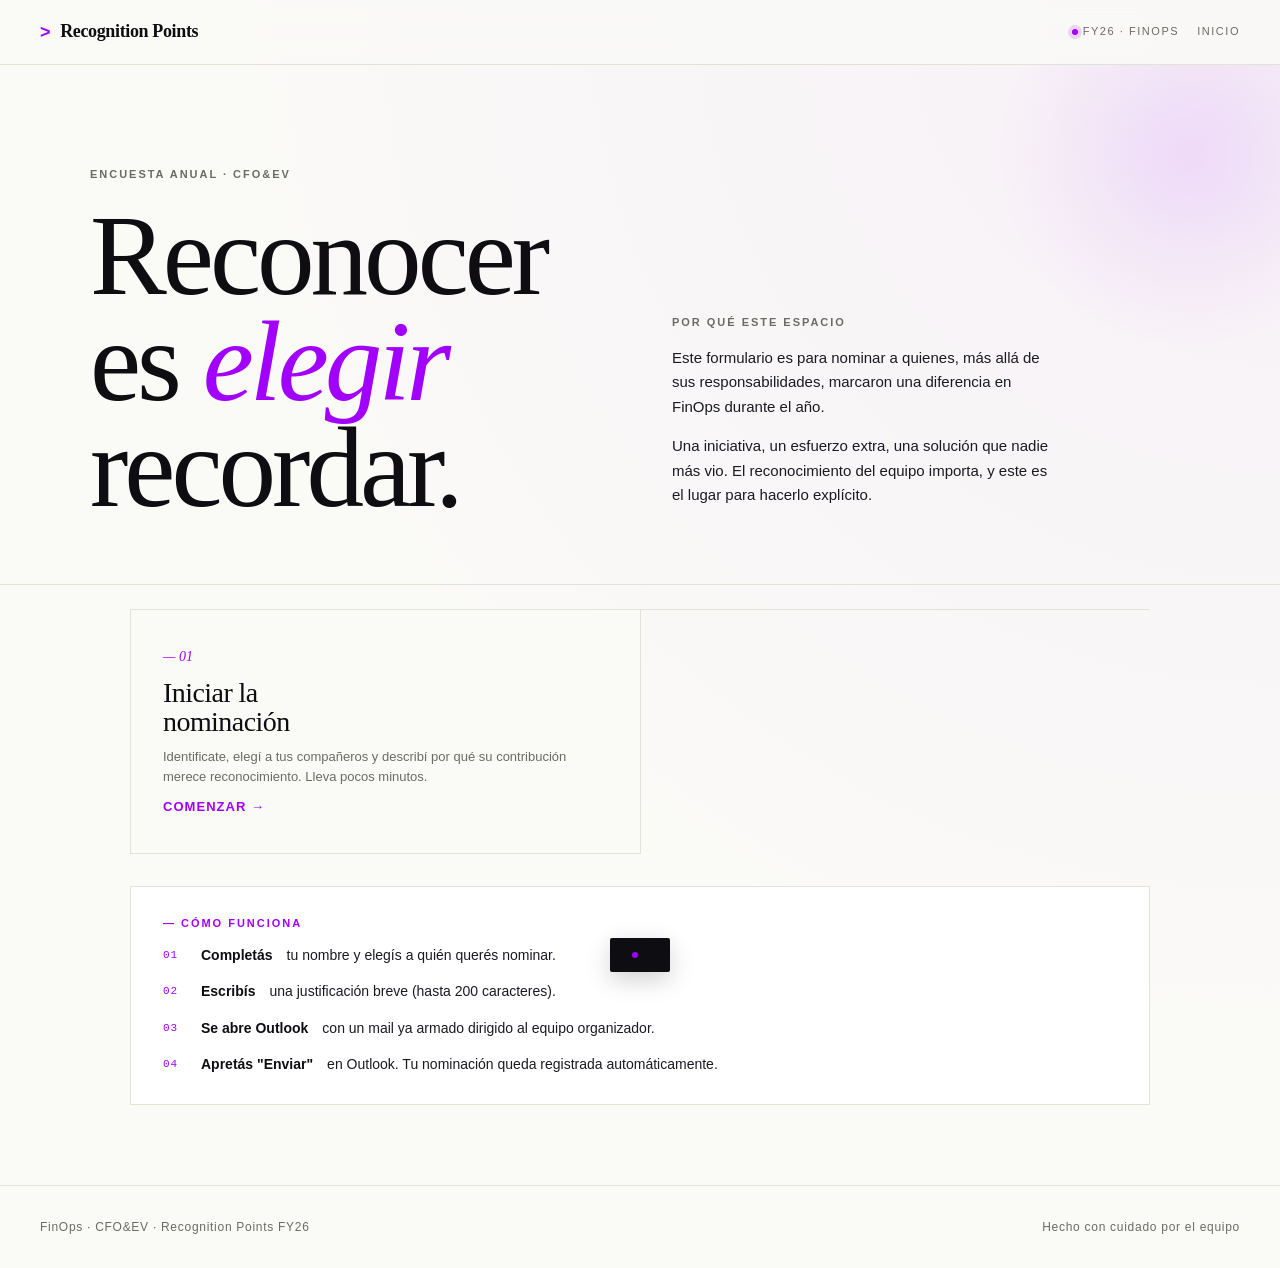
==== commit a19574b8: "Add files via upload" ====
--- a/index.html
+++ b/index.html
@@ -46,18 +46,12 @@
   </div>
 
   <div class="wrap" style="padding-top: 24px">
-    <div class="action-grid">
+    <div class="action-grid action-grid-single">
       <button class="action-card" onclick="App.startSurvey()">
         <span class="num">— 01</span>
         <h3>Iniciar la<br>nominación</h3>
         <p>Identificate, elegí a tus compañeros y describí por qué su contribución merece reconocimiento. Lleva pocos minutos.</p>
         <span class="arrow">Comenzar →</span>
-      </button>
-      <button class="action-card" onclick="window.location.href='admin.html'">
-        <span class="num">— 02</span>
-        <h3>Acceso para el<br>responsable</h3>
-        <p>Panel privado con acceso al dashboard de Power BI, donde se ve el detalle y métricas de las nominaciones recibidas.</p>
-        <span class="arrow">Ingresar →</span>
       </button>
     </div>
 
--- a/css/styles.css
+++ b/css/styles.css
@@ -857,14 +857,7 @@
   color: var(--muted-2);
 }
 
-/* ---------- RESPONSIVE ---------- */
-@media (max-width: 1200px) {
-  .panel-bar       { grid-column: span 12; }
-  .panel-pie       { grid-column: span 12; }
-  .panel-cloud     { grid-column: span 7; }
-  .panel-cloud-nom { grid-column: span 5; }
-  .kpi-strip       { grid-template-columns: repeat(5, 1fr); }
-}
+/* ---------- RESPONSIVE general ---------- */
 @media (max-width: 900px) {
   .hero { padding: 56px 24px 40px; }
   .hero-grid { grid-template-columns: 1fr; gap: 32px; }
@@ -875,14 +868,303 @@
   .login-left { padding: 40px 24px; min-height: 240px; }
   .login-right { padding: 40px 24px; max-width: 100%; }
   .summary-item { grid-template-columns: 1fr; gap: 4px; }
-
-  .dash-grid { padding: 14px; gap: 12px; }
-  .kpi-strip { grid-template-columns: 1fr 1fr; }
-  .panel-bar, .panel-pie, .panel-cloud, .panel-cloud-nom {
-    grid-column: span 12;
-  }
-  .dash-bar { padding: 8px 14px; }
-  .bar-btn { padding: 5px 9px; font-size: 10px; }
+}
+
+/* ---------- TABLA — admin landing v3 (Power BI redirect) ---------- */
+.admin-wrap {
+  max-width: 1100px;
+  margin: 0 auto;
+  padding: 60px 40px 80px;
+}
+.admin-hero { margin-bottom: 56px; max-width: 700px; }
+.admin-h1 {
+  font-family: var(--display);
+  font-weight: 300;
+  font-size: clamp(44px, 6vw, 80px);
+  letter-spacing: -0.03em;
+  line-height: 0.95;
+  color: var(--paper);
+  margin-top: 14px;
+  margin-bottom: 24px;
+}
+.admin-h1 em {
+  font-style: italic;
+  color: var(--acn-purple);
+}
+.admin-lede {
+  font-size: 16px;
+  line-height: 1.6;
+  color: #C9C9BE;
+  max-width: 600px;
+}
+
+.admin-grid {
+  display: grid;
+  grid-template-columns: 1fr 1fr;
+  gap: 0;
+  border-top: 1px solid var(--ink-3);
+  border-left: 1px solid var(--ink-3);
+  margin-bottom: 56px;
+}
+.admin-card {
+  display: flex;
+  flex-direction: column;
+  gap: 12px;
+  padding: 36px 32px;
+  border-right: 1px solid var(--ink-3);
+  border-bottom: 1px solid var(--ink-3);
+  background: var(--ink-2);
+  text-decoration: none;
+  color: var(--paper);
+  min-height: 220px;
+  transition: background .18s;
+  cursor: pointer;
+}
+.admin-card:hover {
+  background: var(--ink-3);
+}
+.admin-card .num {
+  font-family: var(--display);
+  font-style: italic;
+  font-size: 13px;
+  color: var(--acn-purple);
+}
+.admin-card h3 {
+  font-family: var(--display);
+  font-weight: 400;
+  font-size: 32px;
+  letter-spacing: -0.02em;
+  line-height: 1.05;
+  color: var(--paper);
+}
+.admin-card p {
+  font-size: 13px;
+  line-height: 1.55;
+  color: var(--muted-2);
+}
+.admin-card .arrow {
+  margin-top: auto;
+  font-size: 11px;
+  font-weight: 600;
+  letter-spacing: 0.12em;
+  text-transform: uppercase;
+  color: var(--acn-purple);
+  display: inline-flex;
+  align-items: center;
+  gap: 8px;
+  transition: gap .2s;
+  text-decoration: none;
+}
+.admin-card:hover .arrow { gap: 14px; }
+
+.admin-card-primary {
+  background: linear-gradient(135deg, rgba(161,0,255,0.08), rgba(161,0,255,0.02));
+}
+.admin-card-primary:hover {
+  background: linear-gradient(135deg, rgba(161,0,255,0.18), rgba(161,0,255,0.04));
+}
+.admin-card-primary h3 em {
+  font-style: italic;
+  color: var(--acn-purple);
+}
+
+.admin-card-disabled {
+  opacity: 0.4;
+  cursor: not-allowed;
+  pointer-events: auto;
+}
+.admin-card-disabled:hover { background: var(--ink-2); }
+
+/* Status panel */
+.admin-status {
+  border: 1px solid var(--ink-3);
+  background: var(--ink-2);
+  padding: 24px 28px;
+  margin-bottom: 32px;
+}
+.status-grid {
+  display: grid;
+  grid-template-columns: repeat(4, 1fr);
+  gap: 20px;
+  margin-top: 16px;
+}
+.status-item {
+  display: flex;
+  align-items: flex-start;
+  gap: 10px;
+}
+.status-dot {
+  display: inline-block;
+  width: 8px;
+  height: 8px;
+  border-radius: 50%;
+  margin-top: 6px;
+  flex-shrink: 0;
+}
+.status-ok {
+  background: #4ade80;
+  box-shadow: 0 0 0 3px rgba(74, 222, 128, 0.15);
+}
+.status-warn {
+  background: #fbbf24;
+  box-shadow: 0 0 0 3px rgba(251, 191, 36, 0.15);
+}
+.status-err {
+  background: var(--danger);
+  box-shadow: 0 0 0 3px rgba(200, 16, 46, 0.15);
+}
+.status-label {
+  font-size: 10px;
+  font-weight: 600;
+  letter-spacing: 0.12em;
+  text-transform: uppercase;
+  color: var(--muted-2);
+}
+.status-val {
+  font-size: 14px;
+  font-weight: 500;
+  color: var(--paper);
+  margin-top: 2px;
+}
+
+/* Avanzado (details/summary) */
+.admin-advanced {
+  border: 1px solid var(--ink-3);
+  background: var(--ink-2);
+}
+.admin-advanced summary {
+  padding: 16px 24px;
+  cursor: pointer;
+  font-size: 12px;
+  font-weight: 600;
+  letter-spacing: 0.06em;
+  text-transform: uppercase;
+  color: var(--muted-2);
+  list-style: none;
+  display: flex;
+  align-items: center;
+  gap: 10px;
+  transition: color .15s;
+}
+.admin-advanced summary:hover { color: var(--paper); }
+.admin-advanced summary::before {
+  content: '+';
+  font-family: var(--mono);
+  color: var(--acn-purple);
+  font-size: 16px;
+  transition: transform .2s;
+}
+.admin-advanced[open] summary::before { content: '−'; }
+.advanced-content {
+  padding: 8px 24px 24px;
+  border-top: 1px solid var(--ink-3);
+}
+
+/* ---------- INFO CARDS / STEPS (página pública) ---------- */
+.info-card {
+  border: 1px solid var(--line);
+  background: #fff;
+  padding: 28px 32px;
+  margin-top: 32px;
+}
+.info-card .eyebrow {
+  display: block;
+  margin-bottom: 12px;
+  color: var(--acn-purple);
+}
+.info-card-sm {
+  padding: 18px 22px;
+  margin-top: 24px;
+  background: var(--lavender, #F3E5FF);
+  border-color: var(--acn-purple);
+  border-left-width: 3px;
+}
+.info-card-sm p {
+  font-size: 13px;
+  color: var(--ink-2);
+  line-height: 1.55;
+}
+
+.steps {
+  list-style: none;
+  counter-reset: step;
+  display: grid;
+  gap: 14px;
+  padding: 0;
+  margin: 0;
+}
+.steps li {
+  display: flex;
+  gap: 14px;
+  padding-left: 0;
+  font-size: 14px;
+  line-height: 1.6;
+  color: var(--ink-2);
+  counter-increment: step;
+  position: relative;
+}
+.steps li::before {
+  content: counter(step, decimal-leading-zero);
+  font-family: var(--mono);
+  font-size: 11px;
+  font-weight: 500;
+  color: var(--acn-purple);
+  letter-spacing: 0.08em;
+  flex-shrink: 0;
+  margin-top: 3px;
+  min-width: 24px;
+}
+.steps li strong {
+  color: var(--ink);
+  font-weight: 600;
+}
+
+/* ---------- SENT SCREEN (después del mailto) ---------- */
+.sent-card {
+  border: 1px solid var(--line);
+  background: #fff;
+  padding: 48px 40px;
+  margin-top: 24px;
+}
+.sent-card .eyebrow {
+  display: block;
+  margin-bottom: 12px;
+  color: var(--acn-purple);
+}
+.sent-card h2 {
+  font-family: var(--display);
+  font-weight: 300;
+  font-size: 38px;
+  letter-spacing: -0.02em;
+  line-height: 1.05;
+  margin-bottom: 14px;
+  color: var(--ink);
+}
+.sent-card h2 em {
+  font-style: italic;
+  color: var(--acn-purple);
+}
+.sent-card .lede {
+  color: var(--muted);
+  font-size: 14px;
+  margin-bottom: 12px;
+  line-height: 1.6;
+}
+
+/* ---------- COUNTER WARNINGS ---------- */
+.counter { transition: color .2s; }
+.counter.warn { color: #C28D00 !important; font-weight: 600; }
+.counter.danger { color: var(--danger) !important; font-weight: 700; }
+
+/* ---------- responsive admin landing ---------- */
+@media (max-width: 900px) {
+  .admin-wrap { padding: 32px 20px 60px; }
+  .admin-grid { grid-template-columns: 1fr; }
+  .admin-card { min-height: 180px; padding: 28px 24px; }
+  .admin-card h3 { font-size: 26px; }
+  .status-grid { grid-template-columns: 1fr 1fr; gap: 16px; }
+  .sent-card { padding: 32px 24px; }
+  .sent-card h2 { font-size: 30px; }
 }
 
 /* ---------- MODAL ---------- */
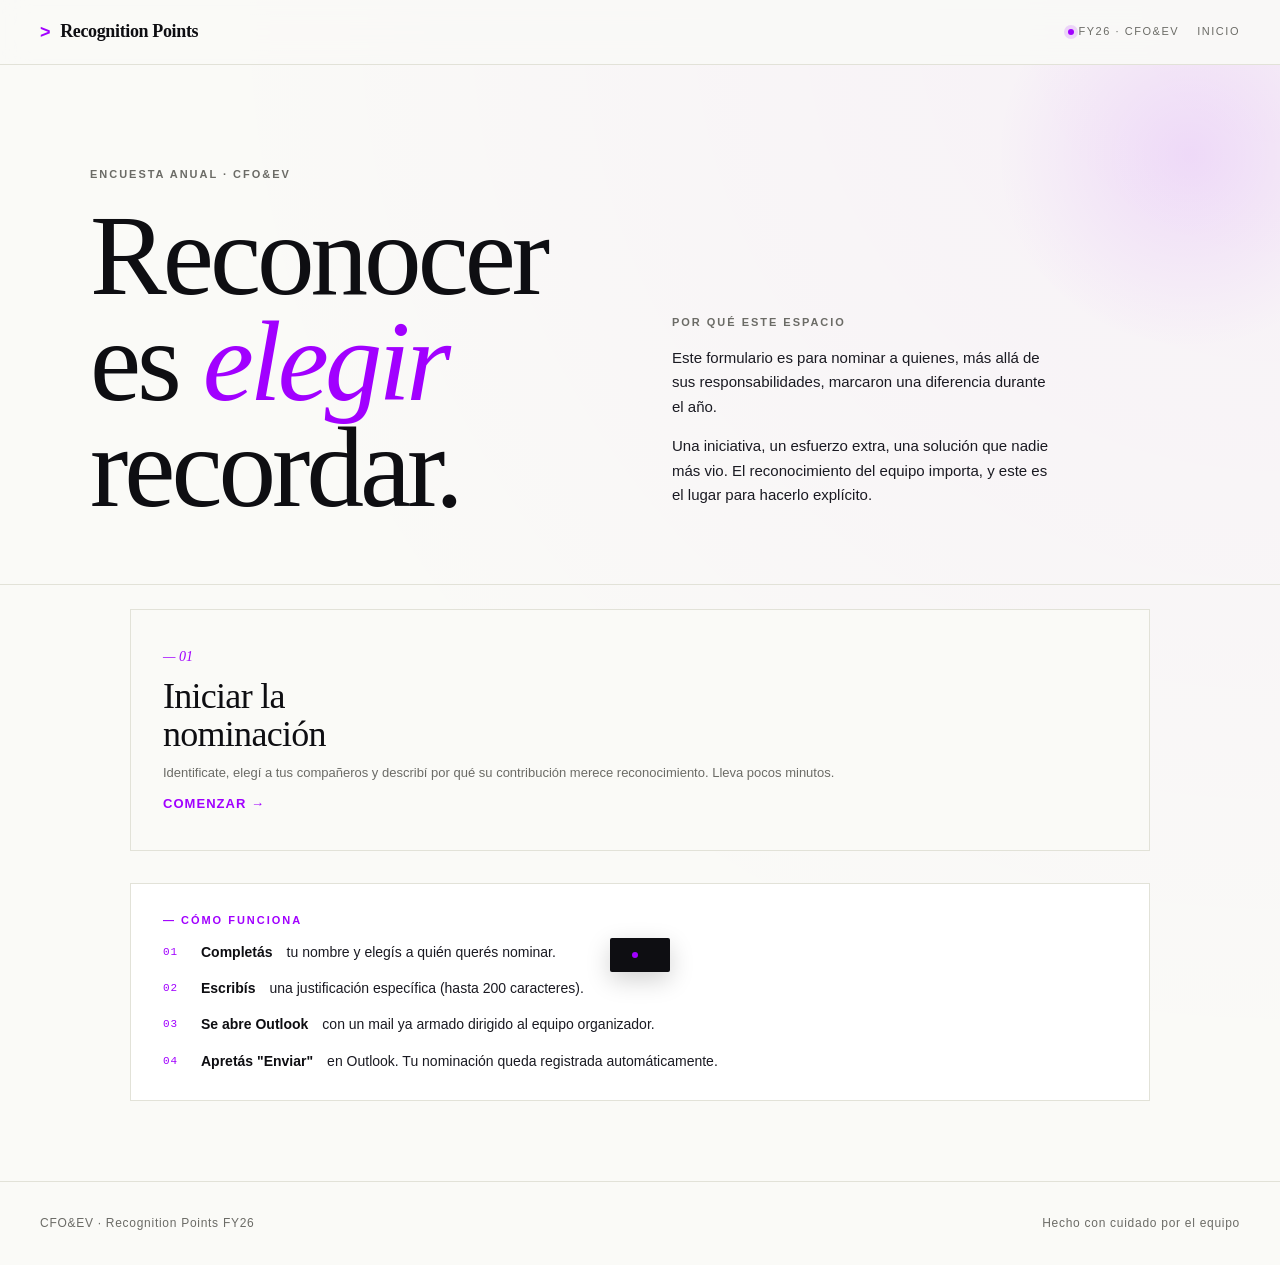
==== commit 32b4363a: "Add files via upload" ====
--- a/index.html
+++ b/index.html
@@ -4,7 +4,7 @@
 <meta charset="UTF-8">
 <meta name="viewport" content="width=device-width, initial-scale=1.0">
 <title>Recognition Points · FY26</title>
-<meta name="description" content="Recognition Points FY26 — FinOps · CFO&EV. Reconocé a quienes hicieron una diferencia este año.">
+<meta name="description" content="Recognition Points FY26 — CFO&EV. Reconocé a quienes hicieron una diferencia este año.">
 
 <link rel="preconnect" href="https://fonts.googleapis.com">
 <link rel="preconnect" href="https://fonts.gstatic.com" crossorigin>
@@ -20,7 +20,7 @@
     Recognition Points
   </a>
   <div class="topbar-meta">
-    <span><span class="dot"></span> FY26 · FinOps</span>
+    <span><span class="dot"></span> FY26 · CFO&amp;EV</span>
     <span id="navTag">Inicio</span>
   </div>
 </header>
@@ -39,7 +39,7 @@
       </div>
       <div class="hero-side">
         <span class="eyebrow">Por qué este espacio</span>
-        <p>Este formulario es para nominar a quienes, más allá de sus responsabilidades, marcaron una diferencia en FinOps durante el año.</p>
+        <p>Este formulario es para nominar a quienes, más allá de sus responsabilidades, marcaron una diferencia durante el año.</p>
         <p>Una iniciativa, un esfuerzo extra, una solución que nadie más vio. El reconocimiento del equipo importa, y este es el lugar para hacerlo explícito.</p>
       </div>
     </div>
@@ -59,51 +59,10 @@
       <span class="eyebrow">— Cómo funciona</span>
       <ol class="steps">
         <li><strong>Completás</strong> tu nombre y elegís a quién querés nominar.</li>
-        <li><strong>Escribís</strong> una justificación breve (hasta 200 caracteres).</li>
+        <li><strong>Escribís</strong> una justificación específica (hasta 200 caracteres).</li>
         <li><strong>Se abre Outlook</strong> con un mail ya armado dirigido al equipo organizador.</li>
         <li><strong>Apretás "Enviar"</strong> en Outlook. Tu nominación queda registrada automáticamente.</li>
       </ol>
-    </div>
-  </div>
-</section>
-
-<!-- ============== SETUP ============== -->
-<section class="screen" id="screen-setup">
-  <div class="hero" style="padding: 64px 40px 32px">
-    <div class="hero-grid">
-      <div>
-        <span class="eyebrow">Administrador</span>
-        <h1 style="font-size: clamp(40px, 6vw, 80px); margin-top: 18px">
-          Configurar<br>el <em>equipo</em>
-        </h1>
-      </div>
-      <div class="hero-side">
-        <span class="eyebrow">Lista del equipo</span>
-        <p>Agregá o quitá personas. Estos nombres aparecerán como votantes y también como candidatos a nominación.</p>
-      </div>
-    </div>
-  </div>
-
-  <div class="wrap-narrow">
-    <div class="section-rule">
-      <span class="label">— Equipo</span>
-      <span class="line"></span>
-    </div>
-
-    <div class="field">
-      <label for="newPersonInput">Agregar integrante</label>
-      <div style="display:flex; gap: 12px; align-items: flex-end;">
-        <input type="text" id="newPersonInput" placeholder="ej: nicolas.dorni" autocomplete="off" />
-        <button class="btn btn-ghost btn-sm" onclick="App.addPerson()">+ Agregar</button>
-      </div>
-    </div>
-
-    <div class="tag-list" id="personList"></div>
-    <p class="helper" id="previewMsg" style="margin-top: 14px"></p>
-
-    <div style="display:flex; justify-content:space-between; gap: 12px; margin-top: 48px; flex-wrap: wrap;">
-      <button class="btn btn-ghost" onclick="App.go('welcome')">← Volver</button>
-      <button class="btn btn-acn" onclick="App.startSurvey()">Iniciar encuesta →</button>
     </div>
   </div>
 </section>
@@ -164,18 +123,60 @@
       <span class="label">— Elegí a la persona</span>
       <span class="line"></span>
     </div>
-    <p class="helper" style="margin: -12px 0 18px">
-      Las personas que ya nominaste en esta sesión aparecen deshabilitadas.
+
+    <!-- BUSCADOR + FILTROS -->
+    <div class="search-bar">
+      <div class="search-input-wrap">
+        <span class="search-icon">⌕</span>
+        <input type="text" id="searchInput" placeholder="Buscar por nombre o ID..." autocomplete="off" oninput="App.applyFilters()" />
+        <button class="search-clear" id="searchClear" onclick="App.clearSearch()" style="display:none">×</button>
+      </div>
+    </div>
+
+    <div class="filter-row">
+      <div class="filter-group">
+        <span class="filter-label">Track:</span>
+        <button class="filter-chip active" data-filter="track" data-value="all" onclick="App.setFilter(this)">Todos</button>
+        <button class="filter-chip" data-filter="track" data-value="FinOps" onclick="App.setFilter(this)">FinOps</button>
+        <button class="filter-chip" data-filter="track" data-value="EPM" onclick="App.setFilter(this)">EPM</button>
+        <button class="filter-chip" data-filter="track" data-value="Platforms" onclick="App.setFilter(this)">Platforms</button>
+        <button class="filter-chip" data-filter="track" data-value="DRC" onclick="App.setFilter(this)">DRC</button>
+      </div>
+      <div class="filter-group">
+        <span class="filter-label">Nivel:</span>
+        <button class="filter-chip active" data-filter="level" data-value="all" onclick="App.setFilter(this)">Todos</button>
+        <button class="filter-chip" data-filter="level" data-value="Director" onclick="App.setFilter(this)">Director</button>
+        <button class="filter-chip" data-filter="level" data-value="Senior Manager" onclick="App.setFilter(this)">Sr Manager</button>
+        <button class="filter-chip" data-filter="level" data-value="Manager" onclick="App.setFilter(this)">Manager</button>
+        <button class="filter-chip" data-filter="level" data-value="Consultant" onclick="App.setFilter(this)">Consultant</button>
+        <button class="filter-chip" data-filter="level" data-value="Senior Analyst" onclick="App.setFilter(this)">Sr Analyst</button>
+        <button class="filter-chip" data-filter="level" data-value="Analyst" onclick="App.setFilter(this)">Analyst</button>
+        <button class="filter-chip" data-filter="level" data-value="Associate" onclick="App.setFilter(this)">Associate</button>
+      </div>
+    </div>
+
+    <p class="helper" id="resultCount" style="margin: 4px 0 14px"></p>
+
+    <div class="nominee-grid" id="nomineeGrid"></div>
+    <p class="helper" id="emptyResults" style="display:none; text-align:center; padding: 32px 0;">
+      No se encontraron personas con esos filtros.
     </p>
-    <div class="nominee-grid" id="nomineeGrid"></div>
 
     <div class="section-rule" style="margin-top: 40px">
       <span class="label">— Justificación</span>
       <span class="line"></span>
     </div>
+
+    <div class="info-card-sm" style="margin-bottom: 18px; margin-top: 0;">
+      <p>
+        <strong>Sé específico.</strong> Contá una situación concreta: qué hizo, en qué momento, qué impacto tuvo.
+        Frases genéricas como <em>"es un crack"</em> o <em>"siempre ayuda"</em> no diferencian a la persona del resto del equipo y le quitan valor al reconocimiento.
+      </p>
+    </div>
+
     <div class="field">
       <label for="justification">¿Por qué merece este reconocimiento?</label>
-      <textarea id="justification" placeholder="Una contribución específica, un hecho concreto, un momento del año..." maxlength="200" oninput="App.updateCharCount()"></textarea>
+      <textarea id="justification" placeholder="Ej: 'Lideró la migración de XYZ en Q3 cuando el equipo estaba bajo presión. Su iniciativa nos ahorró 2 semanas de trabajo manual.'" maxlength="200" oninput="App.updateCharCount()"></textarea>
       <div class="helper right counter">
         <span id="charCount" class="tabular">0</span> / <span id="charMax" class="tabular">200</span>
       </div>
@@ -227,13 +228,11 @@
 <!-- TOAST -->
 <div class="toast" id="toast"><span class="dot"></span><span id="toastMsg"></span></div>
 
-<!-- FOOTER -->
 <footer>
-  <div>FinOps · CFO&amp;EV · Recognition Points FY26</div>
+  <div>CFO&amp;EV · Recognition Points FY26</div>
   <div>Hecho con cuidado por el equipo</div>
 </footer>
 
-<!-- SCRIPTS -->
 <script src="js/config.js"></script>
 <script src="js/app.js"></script>
 </body>
--- a/css/styles.css
+++ b/css/styles.css
@@ -1192,3 +1192,8 @@
 .modal-actions {
   display: flex; gap: 10px; justify-content: flex-end; flex-wrap: wrap;
 }
+
+/* ---------- Single-card layout (sin admin) ---------- */
+.action-grid-single { grid-template-columns: 1fr; }
+.action-grid-single .action-card { min-height: 240px; }
+.action-grid-single .action-card h3 { font-size: 36px; }
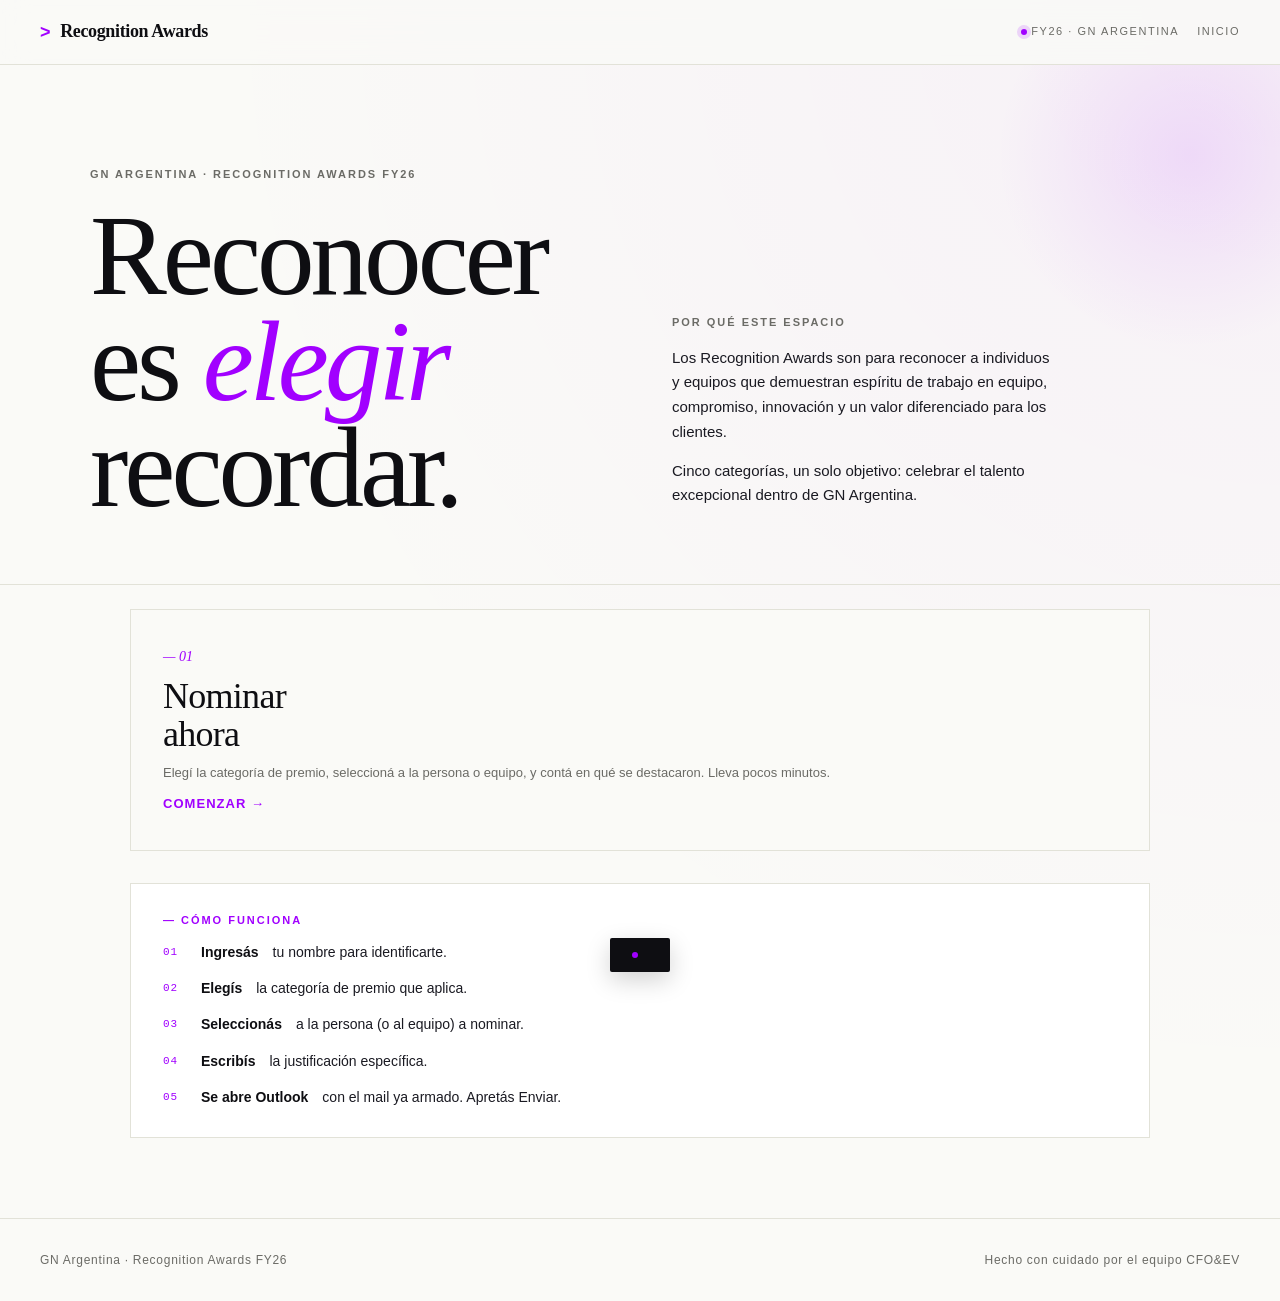
==== commit f38bce65: "Add files via upload" ====
--- a/index.html
+++ b/index.html
@@ -3,24 +3,127 @@
 <head>
 <meta charset="UTF-8">
 <meta name="viewport" content="width=device-width, initial-scale=1.0">
-<title>Recognition Points · FY26</title>
-<meta name="description" content="Recognition Points FY26 — CFO&EV. Reconocé a quienes hicieron una diferencia este año.">
+<title>Recognition Awards · GN Argentina · FY26</title>
+<meta name="description" content="GN Argentina Recognition Awards FY26 — Nominá a quienes marcaron una diferencia.">
 
 <link rel="preconnect" href="https://fonts.googleapis.com">
 <link rel="preconnect" href="https://fonts.gstatic.com" crossorigin>
 <link href="https://fonts.googleapis.com/css2?family=Fraunces:ital,opsz,wght,SOFT,WONK@0,9..144,300..900,0..100,0..1;1,9..144,300..900,0..100,0..1&family=Inter+Tight:wght@300;400;500;600;700&family=JetBrains+Mono:wght@400;500&display=swap" rel="stylesheet">
 
 <link rel="stylesheet" href="css/styles.css">
+
+<style>
+  /* ---------- CATEGORY SCREEN ---------- */
+  .cat-grid {
+    display: grid;
+    gap: 0;
+    border-top: 1px solid var(--line);
+    border-left: 1px solid var(--line);
+  }
+  .cat-grid-3 { grid-template-columns: repeat(3, 1fr); }
+  .cat-grid-2 { grid-template-columns: repeat(2, 1fr); }
+
+  .cat-card {
+    text-align: left;
+    display: flex;
+    flex-direction: column;
+    gap: 8px;
+  }
+  .cat-badge {
+    font-size: 10px;
+    font-weight: 700;
+    letter-spacing: 0.18em;
+    text-transform: uppercase;
+    color: var(--acn-purple);
+    font-family: var(--body);
+  }
+  .cat-name {
+    font-family: var(--display);
+    font-weight: 400;
+    font-size: 24px;
+    letter-spacing: -0.02em;
+    line-height: 1.1;
+    color: var(--ink);
+  }
+  .cat-desc {
+    font-size: 13px;
+    color: var(--muted);
+    line-height: 1.55;
+    flex: 1;
+  }
+  .cat-eligibility {
+    font-size: 11px;
+    font-weight: 600;
+    letter-spacing: 0.06em;
+    text-transform: uppercase;
+    color: var(--muted-2);
+    font-family: var(--body);
+    padding: 4px 0;
+    border-top: 1px solid var(--line);
+    margin-top: 4px;
+  }
+  .cat-team-note {
+    font-size: 11px;
+    color: var(--acn-purple);
+    font-weight: 600;
+    letter-spacing: 0.04em;
+  }
+
+  /* ---------- SELECTION BADGE ---------- */
+  .selection-badge {
+    font-size: 12px;
+    font-weight: 600;
+    letter-spacing: 0.06em;
+    text-transform: uppercase;
+    color: var(--acn-purple);
+    padding: 4px 10px;
+    border: 1px solid var(--acn-purple);
+    border-radius: 2px;
+    background: var(--acn-purple-soft);
+  }
+
+  /* ---------- CATEGORY CONTEXT IN VOTE BAR ---------- */
+  .category-tag {
+    display: flex;
+    flex-direction: column;
+    gap: 2px;
+  }
+  .category-tag .label {
+    font-size: 10px;
+    font-weight: 600;
+    letter-spacing: 0.16em;
+    text-transform: uppercase;
+    color: var(--muted);
+  }
+  .category-tag .name {
+    font-size: 14px;
+    font-weight: 600;
+    color: var(--acn-purple);
+  }
+
+  /* ---------- MULTI-SELECT HINT IN NOMINEE GRID ---------- */
+  .nominee-card.multi .check { color: var(--muted-2); }
+  .nominee-card.multi.selected .check { color: var(--acn-purple); }
+
+  /* ---------- RESPONSIVE ---------- */
+  @media (max-width: 768px) {
+    .cat-grid-3 { grid-template-columns: 1fr; }
+    .cat-grid-2 { grid-template-columns: 1fr; }
+  }
+  @media (min-width: 769px) and (max-width: 1024px) {
+    .cat-grid-3 { grid-template-columns: repeat(2, 1fr); }
+  }
+</style>
 </head>
 <body class="paper">
 
 <header class="topbar">
   <a href="#" class="brand" onclick="App.go('welcome');return false;">
     <span class="chev">&gt;</span>
-    Recognition Points
+    Recognition Awards
   </a>
   <div class="topbar-meta">
-    <span><span class="dot"></span> FY26 · CFO&amp;EV</span>
+    <span><span class="dot"></span> FY26 · GN Argentina</span>
     <span id="navTag">Inicio</span>
   </div>
 </header>
@@ -30,7 +133,7 @@
   <div class="hero">
     <div class="hero-grid">
       <div>
-        <span class="eyebrow">Encuesta anual · CFO&amp;EV</span>
+        <span class="eyebrow">GN Argentina · Recognition Awards FY26</span>
         <h1 style="margin-top:18px">
           Reconocer<br>
           es <em>elegir</em><br>
@@ -39,8 +142,8 @@
       </div>
       <div class="hero-side">
         <span class="eyebrow">Por qué este espacio</span>
-        <p>Este formulario es para nominar a quienes, más allá de sus responsabilidades, marcaron una diferencia durante el año.</p>
-        <p>Una iniciativa, un esfuerzo extra, una solución que nadie más vio. El reconocimiento del equipo importa, y este es el lugar para hacerlo explícito.</p>
+        <p>Los Recognition Awards son para reconocer a individuos y equipos que demuestran espíritu de trabajo en equipo, compromiso, innovación y un valor diferenciado para los clientes.</p>
+        <p>Cinco categorías, un solo objetivo: celebrar el talento excepcional dentro de GN Argentina.</p>
       </div>
     </div>
   </div>
@@ -49,8 +152,8 @@
     <div class="action-grid action-grid-single">
       <button class="action-card" onclick="App.startSurvey()">
         <span class="num">— 01</span>
-        <h3>Iniciar la<br>nominación</h3>
-        <p>Identificate, elegí a tus compañeros y describí por qué su contribución merece reconocimiento. Lleva pocos minutos.</p>
+        <h3>Nominar<br>ahora</h3>
+        <p>Elegí la categoría de premio, seleccioná a la persona o equipo, y contá en qué se destacaron. Lleva pocos minutos.</p>
         <span class="arrow">Comenzar →</span>
       </button>
     </div>
@@ -58,10 +161,11 @@
     <div class="info-card">
       <span class="eyebrow">— Cómo funciona</span>
       <ol class="steps">
-        <li><strong>Completás</strong> tu nombre y elegís a quién querés nominar.</li>
-        <li><strong>Escribís</strong> una justificación específica (hasta 200 caracteres).</li>
-        <li><strong>Se abre Outlook</strong> con un mail ya armado dirigido al equipo organizador.</li>
-        <li><strong>Apretás "Enviar"</strong> en Outlook. Tu nominación queda registrada automáticamente.</li>
+        <li><strong>Ingresás</strong> tu nombre para identificarte.</li>
+        <li><strong>Elegís</strong> la categoría de premio que aplica.</li>
+        <li><strong>Seleccionás</strong> a la persona (o al equipo) a nominar.</li>
+        <li><strong>Escribís</strong> la justificación específica.</li>
+        <li><strong>Se abre Outlook</strong> con el mail ya armado. Apretás Enviar.</li>
       </ol>
     </div>
   </div>
@@ -72,11 +176,11 @@
   <div class="hero" style="padding: 80px 40px 56px">
     <div class="hero-grid">
       <div>
-        <span class="eyebrow">— Paso 01</span>
+        <span class="eyebrow">— Paso 01 de 04</span>
         <h1 style="margin-top:18px">¿Quién <em>sos</em>?</h1>
       </div>
       <div class="hero-side">
-        <p>Tu identidad real se va a tomar de tu cuenta de Outlook al momento de enviar el mail. Este nombre es solo para el flujo de la página.</p>
+        <p>Tu identidad real se toma de tu cuenta de Outlook al momento de enviar. Este nombre es solo para el flujo de la página.</p>
       </div>
     </div>
   </div>
@@ -94,16 +198,38 @@
   </div>
 </section>
 
+<!-- ============== CATEGORY ============== -->
+<section class="screen" id="screen-category">
+  <div class="hero" style="padding: 80px 40px 56px">
+    <div class="hero-grid">
+      <div>
+        <span class="eyebrow">— Paso 02 de 04</span>
+        <h1 style="margin-top:18px">¿Qué querés<br><em>premiar</em>?</h1>
+      </div>
+      <div class="hero-side">
+        <p>Elegí la categoría que mejor describe el aporte de la persona o equipo que querés nominar. Podés hacer nominaciones en distintas categorías.</p>
+      </div>
+    </div>
+  </div>
+
+  <div class="wrap">
+    <div id="categoryGrid"></div>
+    <div style="display:flex; justify-content:flex-start; gap: 12px; margin-top: 32px; flex-wrap: wrap;">
+      <button class="btn btn-ghost" onclick="App.go('voter')">← Atrás</button>
+    </div>
+  </div>
+</section>
+
 <!-- ============== VOTE ============== -->
 <section class="screen" id="screen-vote">
   <div class="hero" style="padding: 64px 40px 40px">
     <div class="hero-grid">
       <div>
-        <span class="eyebrow">— Paso 02</span>
-        <h1 style="margin-top:18px">Nominá<br>a alguien.</h1>
-      </div>
-      <div class="hero-side">
-        <p>Elegí una persona y contá qué hizo este año que merezca reconocimiento. Podés nominar a tantas como quieras, una por vez.</p>
+        <span class="eyebrow">— Paso 03 de 04</span>
+        <h1 style="margin-top:18px">Elegí<br>a <em>quién</em>.</h1>
+      </div>
+      <div class="hero-side">
+        <p id="voteHint">Seleccioná a la persona que querés nominar.</p>
       </div>
     </div>
   </div>
@@ -114,8 +240,15 @@
         <span class="label">Votando como</span>
         <span class="name" id="currentVoterName">—</span>
       </div>
-      <div class="session-count">
-        Esta sesión: <strong id="sessionVoteCount" class="tabular">0</strong> nominación(es)
+      <div class="category-tag">
+        <span class="label">Categoría</span>
+        <span class="name" id="categoryContext">—</span>
+      </div>
+      <div style="display:flex; align-items:center; gap:12px;">
+        <span class="selection-badge" id="selectionBadge">Ninguna seleccionada</span>
+        <div class="session-count">
+          Esta sesión: <strong id="sessionVoteCount" class="tabular">0</strong>
+        </div>
       </div>
     </div>
 
@@ -135,19 +268,13 @@
 
     <div class="filter-row">
       <div class="filter-group">
-        <span class="filter-label">Track:</span>
-        <button class="filter-chip active" data-filter="track" data-value="all" onclick="App.setFilter(this)">Todos</button>
-        <button class="filter-chip" data-filter="track" data-value="FinOps" onclick="App.setFilter(this)">FinOps</button>
-        <button class="filter-chip" data-filter="track" data-value="EPM" onclick="App.setFilter(this)">EPM</button>
-        <button class="filter-chip" data-filter="track" data-value="Platforms" onclick="App.setFilter(this)">Platforms</button>
-        <button class="filter-chip" data-filter="track" data-value="DRC" onclick="App.setFilter(this)">DRC</button>
-      </div>
-      <div class="filter-group">
         <span class="filter-label">Nivel:</span>
         <button class="filter-chip active" data-filter="level" data-value="all" onclick="App.setFilter(this)">Todos</button>
-        <button class="filter-chip" data-filter="level" data-value="Director" onclick="App.setFilter(this)">Director</button>
+        <button class="filter-chip" data-filter="level" data-value="M. Director" onclick="App.setFilter(this)">M. Director</button>
+        <button class="filter-chip" data-filter="level" data-value="Associate Director" onclick="App.setFilter(this)">Assoc Director</button>
         <button class="filter-chip" data-filter="level" data-value="Senior Manager" onclick="App.setFilter(this)">Sr Manager</button>
         <button class="filter-chip" data-filter="level" data-value="Manager" onclick="App.setFilter(this)">Manager</button>
+        <button class="filter-chip" data-filter="level" data-value="Associate Manager" onclick="App.setFilter(this)">Assoc Manager</button>
         <button class="filter-chip" data-filter="level" data-value="Consultant" onclick="App.setFilter(this)">Consultant</button>
         <button class="filter-chip" data-filter="level" data-value="Senior Analyst" onclick="App.setFilter(this)">Sr Analyst</button>
         <button class="filter-chip" data-filter="level" data-value="Analyst" onclick="App.setFilter(this)">Analyst</button>
@@ -163,29 +290,29 @@
     </p>
 
     <div class="section-rule" style="margin-top: 40px">
-      <span class="label">— Justificación</span>
+      <span class="label">— Paso 04 de 04 · Justificación</span>
       <span class="line"></span>
     </div>
 
     <div class="info-card-sm" style="margin-bottom: 18px; margin-top: 0;">
       <p>
         <strong>Sé específico.</strong> Contá una situación concreta: qué hizo, en qué momento, qué impacto tuvo.
-        Frases genéricas como <em>"es un crack"</em> o <em>"siempre ayuda"</em> no diferencian a la persona del resto del equipo y le quitan valor al reconocimiento.
+        Frases genéricas no diferencian a la persona del resto y le quitan valor al reconocimiento.
       </p>
     </div>
 
     <div class="field">
       <label for="justification">¿Por qué merece este reconocimiento?</label>
-      <textarea id="justification" placeholder="Ej: 'Lideró la migración de XYZ en Q3 cuando el equipo estaba bajo presión. Su iniciativa nos ahorró 2 semanas de trabajo manual.'" maxlength="200" oninput="App.updateCharCount()"></textarea>
+      <textarea id="justification" placeholder="Ej: 'Lideró la migración de XYZ en Q3 cuando el equipo estaba bajo presión. Su iniciativa nos ahorró 2 semanas de trabajo manual.'" maxlength="500" oninput="App.updateCharCount()"></textarea>
       <div class="helper right counter">
-        <span id="charCount" class="tabular">0</span> / <span id="charMax" class="tabular">200</span>
-      </div>
-    </div>
-
-    <div class="alert warn" id="voteAlert" style="display:none">⚠ Seleccioná una persona y escribí la justificación.</div>
+        <span id="charCount" class="tabular">0</span> / <span id="charMax" class="tabular">500</span>
+      </div>
+    </div>
+
+    <div class="alert warn" id="voteAlert" style="display:none">⚠ Seleccioná al menos una persona y escribí la justificación.</div>
 
     <div style="display:flex; justify-content:space-between; gap: 12px; margin-top: 24px; flex-wrap: wrap;">
-      <button class="btn btn-ghost" onclick="App.go('welcome')">← Salir</button>
+      <button class="btn btn-ghost" onclick="App.go('category')">← Cambiar categoría</button>
       <button class="btn btn-acn" onclick="App.submitVote()">📧 &nbsp;Abrir Outlook y enviar →</button>
     </div>
   </div>
@@ -196,7 +323,7 @@
   <div class="hero" style="padding: 80px 40px 40px">
     <div class="hero-grid">
       <div>
-        <span class="eyebrow">— Paso 03</span>
+        <span class="eyebrow">— ¡Listo!</span>
         <h1 style="margin-top:18px">Revisá <em>Outlook</em>.</h1>
       </div>
       <div class="hero-side">
@@ -208,6 +335,7 @@
   <div class="wrap-narrow">
     <div class="sent-card">
       <span class="eyebrow">— Última nominación</span>
+      <p class="helper" style="margin-bottom:4px" id="sentCategoryName">—</p>
       <h2>Nominaste a<br><em id="sentNomineeName">—</em></h2>
       <p class="lede" id="sentSessionLabel">—</p>
 
@@ -218,7 +346,7 @@
       </div>
 
       <div style="display:flex; gap: 12px; margin-top: 32px; flex-wrap: wrap;">
-        <button class="btn btn-acn" onclick="App.voteAgain()">+ Nominar a otra persona</button>
+        <button class="btn btn-acn" onclick="App.voteAgain()">+ Nominar en otra categoría</button>
         <button class="btn btn-ghost" onclick="App.finishVoting()">Ya terminé</button>
       </div>
     </div>
@@ -229,8 +357,8 @@
 <div class="toast" id="toast"><span class="dot"></span><span id="toastMsg"></span></div>
 
 <footer>
-  <div>CFO&amp;EV · Recognition Points FY26</div>
-  <div>Hecho con cuidado por el equipo</div>
+  <div>GN Argentina · Recognition Awards FY26</div>
+  <div>Hecho con cuidado por el equipo CFO&amp;EV</div>
 </footer>
 
 <script src="js/config.js"></script>
--- a/css/styles.css
+++ b/css/styles.css
@@ -1197,3 +1197,127 @@
 .action-grid-single { grid-template-columns: 1fr; }
 .action-grid-single .action-card { min-height: 240px; }
 .action-grid-single .action-card h3 { font-size: 36px; }
+
+/* ---------- BUSCADOR + FILTROS (v5) ---------- */
+.search-bar {
+  margin-bottom: 14px;
+}
+.search-input-wrap {
+  position: relative;
+  display: flex;
+  align-items: center;
+  background: #fff;
+  border: 1px solid var(--line-2);
+  border-radius: var(--radius);
+  transition: border-color .15s;
+}
+.search-input-wrap:focus-within {
+  border-color: var(--acn-purple);
+  box-shadow: 0 0 0 3px rgba(161, 0, 255, 0.08);
+}
+.search-icon {
+  padding: 0 14px;
+  font-size: 18px;
+  color: var(--muted);
+  pointer-events: none;
+}
+.search-input-wrap input {
+  flex: 1;
+  border: none;
+  background: transparent;
+  padding: 12px 14px 12px 0;
+  font-size: 15px;
+  font-family: var(--body);
+  color: var(--ink);
+  outline: none;
+}
+.search-input-wrap input::placeholder {
+  color: var(--muted-2);
+}
+.search-clear {
+  display: flex;
+  align-items: center;
+  justify-content: center;
+  width: 28px; height: 28px;
+  margin-right: 8px;
+  border-radius: 50%;
+  font-size: 16px;
+  color: var(--muted);
+  background: transparent;
+  border: none;
+  cursor: pointer;
+  transition: background .15s;
+}
+.search-clear:hover {
+  background: var(--paper-2);
+  color: var(--ink);
+}
+
+.filter-row {
+  display: flex;
+  flex-direction: column;
+  gap: 10px;
+  margin-bottom: 8px;
+}
+.filter-group {
+  display: flex;
+  align-items: center;
+  flex-wrap: wrap;
+  gap: 6px;
+}
+.filter-label {
+  font-size: 11px;
+  font-weight: 600;
+  letter-spacing: 0.12em;
+  text-transform: uppercase;
+  color: var(--muted);
+  margin-right: 6px;
+  min-width: 50px;
+}
+.filter-chip {
+  padding: 6px 12px;
+  font-family: var(--body);
+  font-size: 12px;
+  font-weight: 500;
+  background: transparent;
+  color: var(--ink-2);
+  border: 1px solid var(--line-2);
+  border-radius: 100px;
+  cursor: pointer;
+  transition: all .15s;
+}
+.filter-chip:hover {
+  border-color: var(--ink);
+}
+.filter-chip.active {
+  background: var(--ink);
+  color: var(--paper);
+  border-color: var(--ink);
+}
+
+/* ---------- AJUSTES DE NOMINEE-CARD (v5) ---------- */
+.nominee-grid {
+  grid-template-columns: repeat(auto-fill, minmax(180px, 1fr));
+}
+.nominee-card .name {
+  font-size: 13px;
+  line-height: 1.3;
+  min-height: 34px;
+}
+.nominee-card .role {
+  font-size: 9px;
+  letter-spacing: 0.1em;
+}
+.nominee-card .nominee-id {
+  margin-top: 8px;
+  font-family: var(--mono);
+  font-size: 10px;
+  color: var(--muted-2);
+  letter-spacing: 0;
+  word-break: break-all;
+  line-height: 1.3;
+}
+.nominee-card.selected .nominee-id {
+  color: var(--muted-2);
+  opacity: 0.7;
+}
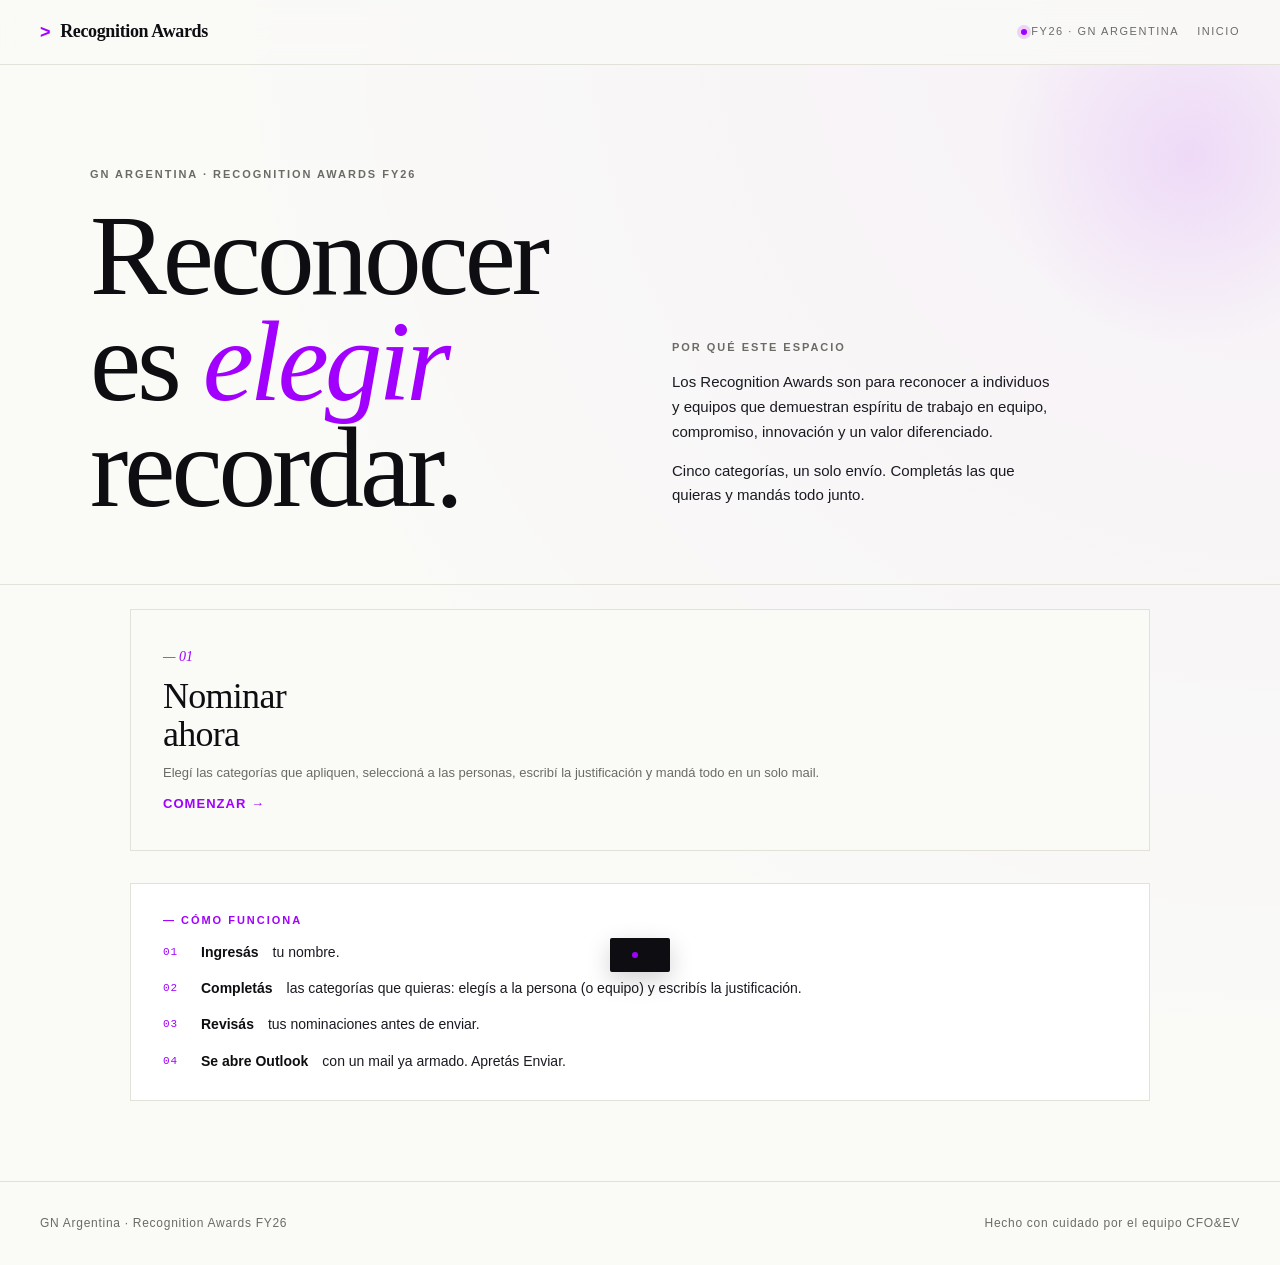
==== commit bb065171: "Add files via upload" ====
--- a/index.html
+++ b/index.html
@@ -9,110 +9,62 @@
 <link rel="preconnect" href="https://fonts.googleapis.com">
 <link rel="preconnect" href="https://fonts.gstatic.com" crossorigin>
 <link href="https://fonts.googleapis.com/css2?family=Fraunces:ital,opsz,wght,SOFT,WONK@0,9..144,300..900,0..100,0..1;1,9..144,300..900,0..100,0..1&family=Inter+Tight:wght@300;400;500;600;700&family=JetBrains+Mono:wght@400;500&display=swap" rel="stylesheet">
-
 <link rel="stylesheet" href="css/styles.css">
 
 <style>
-  /* ---------- CATEGORY SCREEN ---------- */
-  .cat-grid {
-    display: grid;
-    gap: 0;
-    border-top: 1px solid var(--line);
-    border-left: 1px solid var(--line);
-  }
-  .cat-grid-3 { grid-template-columns: repeat(3, 1fr); }
-  .cat-grid-2 { grid-template-columns: repeat(2, 1fr); }
-
-  .cat-card {
-    text-align: left;
-    display: flex;
-    flex-direction: column;
-    gap: 8px;
-  }
-  .cat-badge {
-    font-size: 10px;
-    font-weight: 700;
-    letter-spacing: 0.18em;
-    text-transform: uppercase;
-    color: var(--acn-purple);
-    font-family: var(--body);
-  }
-  .cat-name {
-    font-family: var(--display);
-    font-weight: 400;
-    font-size: 24px;
-    letter-spacing: -0.02em;
-    line-height: 1.1;
-    color: var(--ink);
-  }
-  .cat-desc {
-    font-size: 13px;
-    color: var(--muted);
-    line-height: 1.55;
-    flex: 1;
-  }
-  .cat-eligibility {
-    font-size: 11px;
-    font-weight: 600;
-    letter-spacing: 0.06em;
-    text-transform: uppercase;
-    color: var(--muted-2);
-    font-family: var(--body);
-    padding: 4px 0;
-    border-top: 1px solid var(--line);
-    margin-top: 4px;
-  }
-  .cat-team-note {
-    font-size: 11px;
-    color: var(--acn-purple);
-    font-weight: 600;
-    letter-spacing: 0.04em;
-  }
-
-  /* ---------- SELECTION BADGE ---------- */
-  .selection-badge {
-    font-size: 12px;
-    font-weight: 600;
-    letter-spacing: 0.06em;
-    text-transform: uppercase;
-    color: var(--acn-purple);
-    padding: 4px 10px;
-    border: 1px solid var(--acn-purple);
-    border-radius: 2px;
-    background: var(--acn-purple-soft);
-  }
-
-  /* ---------- CATEGORY CONTEXT IN VOTE BAR ---------- */
-  .category-tag {
-    display: flex;
-    flex-direction: column;
-    gap: 2px;
-  }
-  .category-tag .label {
-    font-size: 10px;
-    font-weight: 600;
-    letter-spacing: 0.16em;
-    text-transform: uppercase;
-    color: var(--muted);
-  }
-  .category-tag .name {
-    font-size: 14px;
-    font-weight: 600;
-    color: var(--acn-purple);
-  }
-
-  /* ---------- MULTI-SELECT HINT IN NOMINEE GRID ---------- */
-  .nominee-card.multi .check { color: var(--muted-2); }
-  .nominee-card.multi.selected .check { color: var(--acn-purple); }
-
-  /* ---------- RESPONSIVE ---------- */
-  @media (max-width: 768px) {
-    .cat-grid-3 { grid-template-columns: 1fr; }
-    .cat-grid-2 { grid-template-columns: 1fr; }
-  }
-  @media (min-width: 769px) and (max-width: 1024px) {
-    .cat-grid-3 { grid-template-columns: repeat(2, 1fr); }
-  }
+/* ---- HUB ---- */
+.hub-list { display: flex; flex-direction: column; gap: 0; border-top: 1px solid var(--line); border-left: 1px solid var(--line); }
+.hub-row {
+  display: flex; align-items: center; justify-content: space-between; gap: 16px;
+  padding: 18px 24px;
+  border-right: 1px solid var(--line); border-bottom: 1px solid var(--line);
+  background: var(--paper); transition: background .15s;
+}
+.hub-row:hover { background: #fff; }
+.hub-row--filled { background: #fff; }
+.hub-row-info { display: flex; align-items: baseline; gap: 12px; flex: 1; flex-wrap: wrap; }
+.hub-row-badge {
+  font-size: 10px; font-weight: 700; letter-spacing: .18em; text-transform: uppercase;
+  color: var(--acn-purple); white-space: nowrap;
+}
+.hub-row-name { font-weight: 600; font-size: 15px; }
+.hub-row-nominees { font-size: 13px; color: var(--success); font-weight: 500; }
+.hub-row-empty { font-size: 13px; color: var(--muted-2); }
+
+/* ---- NOMINEES SCREEN context bar ---- */
+.nom-context-bar {
+  display: flex; align-items: center; gap: 24px;
+  padding: 12px 0 20px; flex-wrap: wrap;
+}
+.nom-context-cat { display: flex; flex-direction: column; gap: 2px; }
+.nom-context-cat .label { font-size: 10px; font-weight: 600; letter-spacing: .16em; text-transform: uppercase; color: var(--muted); }
+.nom-context-cat .name  { font-size: 15px; font-weight: 600; color: var(--acn-purple); }
+.selection-badge {
+  font-size: 12px; font-weight: 600; letter-spacing: .06em; text-transform: uppercase;
+  color: var(--acn-purple); padding: 4px 10px;
+  border: 1px solid var(--acn-purple); border-radius: 2px; background: var(--acn-purple-soft);
+}
+.nominee-card.multi .check { color: var(--muted-2); }
+.nominee-card.multi.selected .check { color: var(--acn-purple); }
+
+/* ---- REVIEW ---- */
+.review-card {
+  border: 1px solid var(--line); border-radius: var(--radius-lg);
+  padding: 20px 24px; margin-bottom: 14px; background: #fff;
+}
+.review-cat-badge { font-size: 10px; font-weight: 700; letter-spacing: .18em; text-transform: uppercase; color: var(--acn-purple); display: block; margin-bottom: 4px; }
+.review-cat-name  { font-size: 18px; font-weight: 600; margin-bottom: 8px; }
+.review-nominees  { font-size: 14px; color: var(--ink-2); margin-bottom: 8px; }
+.review-justification { font-size: 13px; color: var(--muted); font-style: italic; border-left: 2px solid var(--acn-purple); padding-left: 10px; }
+
+/* ---- SENT detail ---- */
+.sent-row { font-size: 14px; color: var(--ink-2); padding: 6px 0; border-bottom: 1px solid var(--line); }
+.sent-row:last-child { border-bottom: none; }
+
+/* ---- responsive ---- */
+@media (max-width: 640px) {
+  .hub-row { flex-direction: column; align-items: flex-start; gap: 10px; }
+}
 </style>
 </head>
 <body class="paper">
@@ -142,114 +94,100 @@
       </div>
       <div class="hero-side">
         <span class="eyebrow">Por qué este espacio</span>
-        <p>Los Recognition Awards son para reconocer a individuos y equipos que demuestran espíritu de trabajo en equipo, compromiso, innovación y un valor diferenciado para los clientes.</p>
-        <p>Cinco categorías, un solo objetivo: celebrar el talento excepcional dentro de GN Argentina.</p>
-      </div>
-    </div>
-  </div>
-
-  <div class="wrap" style="padding-top: 24px">
+        <p>Los Recognition Awards son para reconocer a individuos y equipos que demuestran espíritu de trabajo en equipo, compromiso, innovación y un valor diferenciado.</p>
+        <p>Cinco categorías, un solo envío. Completás las que quieras y mandás todo junto.</p>
+      </div>
+    </div>
+  </div>
+  <div class="wrap" style="padding-top:24px">
     <div class="action-grid action-grid-single">
       <button class="action-card" onclick="App.startSurvey()">
         <span class="num">— 01</span>
         <h3>Nominar<br>ahora</h3>
-        <p>Elegí la categoría de premio, seleccioná a la persona o equipo, y contá en qué se destacaron. Lleva pocos minutos.</p>
+        <p>Elegí las categorías que apliquen, seleccioná a las personas, escribí la justificación y mandá todo en un solo mail.</p>
         <span class="arrow">Comenzar →</span>
       </button>
     </div>
-
     <div class="info-card">
       <span class="eyebrow">— Cómo funciona</span>
       <ol class="steps">
-        <li><strong>Ingresás</strong> tu nombre para identificarte.</li>
-        <li><strong>Elegís</strong> la categoría de premio que aplica.</li>
-        <li><strong>Seleccionás</strong> a la persona (o al equipo) a nominar.</li>
-        <li><strong>Escribís</strong> la justificación específica.</li>
-        <li><strong>Se abre Outlook</strong> con el mail ya armado. Apretás Enviar.</li>
+        <li><strong>Ingresás</strong> tu nombre.</li>
+        <li><strong>Completás</strong> las categorías que quieras: elegís a la persona (o equipo) y escribís la justificación.</li>
+        <li><strong>Revisás</strong> tus nominaciones antes de enviar.</li>
+        <li><strong>Se abre Outlook</strong> con un mail ya armado. Apretás Enviar.</li>
       </ol>
     </div>
   </div>
 </section>
 
-<!-- ============== VOTER NAME ============== -->
+<!-- ============== VOTER ============== -->
 <section class="screen" id="screen-voter">
-  <div class="hero" style="padding: 80px 40px 56px">
-    <div class="hero-grid">
-      <div>
-        <span class="eyebrow">— Paso 01 de 04</span>
+  <div class="hero" style="padding:80px 40px 56px">
+    <div class="hero-grid">
+      <div>
+        <span class="eyebrow">— Paso 01</span>
         <h1 style="margin-top:18px">¿Quién <em>sos</em>?</h1>
       </div>
       <div class="hero-side">
-        <p>Tu identidad real se toma de tu cuenta de Outlook al momento de enviar. Este nombre es solo para el flujo de la página.</p>
-      </div>
-    </div>
-  </div>
-
+        <p>Tu identidad real se toma de tu cuenta de Outlook al enviar. Este nombre es solo para el flujo de la página.</p>
+      </div>
+    </div>
+  </div>
   <div class="wrap-narrow">
     <div class="field">
       <label for="voterNameInput">Tu nombre</label>
       <input type="text" id="voterNameInput" placeholder="Ej: Sol Faga" autocomplete="off" />
     </div>
     <div class="alert warn" id="voterAlert" style="display:none">⚠ Por favor escribí tu nombre antes de continuar.</div>
-    <div style="display:flex; justify-content:space-between; gap: 12px; margin-top: 24px; flex-wrap: wrap;">
+    <div style="display:flex;justify-content:space-between;gap:12px;margin-top:24px;flex-wrap:wrap">
       <button class="btn btn-ghost" onclick="App.go('welcome')">← Cancelar</button>
       <button class="btn btn-primary" onclick="App.confirmVoter()">Continuar →</button>
     </div>
   </div>
 </section>
 
-<!-- ============== CATEGORY ============== -->
-<section class="screen" id="screen-category">
-  <div class="hero" style="padding: 80px 40px 56px">
-    <div class="hero-grid">
-      <div>
-        <span class="eyebrow">— Paso 02 de 04</span>
-        <h1 style="margin-top:18px">¿Qué querés<br><em>premiar</em>?</h1>
-      </div>
-      <div class="hero-side">
-        <p>Elegí la categoría que mejor describe el aporte de la persona o equipo que querés nominar. Podés hacer nominaciones en distintas categorías.</p>
-      </div>
-    </div>
-  </div>
-
+<!-- ============== HUB ============== -->
+<section class="screen" id="screen-hub">
+  <div class="hero" style="padding:64px 40px 40px">
+    <div class="hero-grid">
+      <div>
+        <span class="eyebrow">— Paso 02</span>
+        <h1 style="margin-top:18px">Tus<br><em>nominaciones</em>.</h1>
+      </div>
+      <div class="hero-side">
+        <p>Completá las categorías que quieras. Podés nominar en una sola o en todas. Cuando termines, revisás y enviás todo junto.</p>
+        <p style="margin-top:12px">Votando como: <strong id="hubVoterName">—</strong></p>
+      </div>
+    </div>
+  </div>
   <div class="wrap">
-    <div id="categoryGrid"></div>
-    <div style="display:flex; justify-content:flex-start; gap: 12px; margin-top: 32px; flex-wrap: wrap;">
+    <div id="hubNominations"></div>
+    <div style="display:flex;justify-content:space-between;gap:12px;margin-top:32px;flex-wrap:wrap">
       <button class="btn btn-ghost" onclick="App.go('voter')">← Atrás</button>
-    </div>
-  </div>
-</section>
-
-<!-- ============== VOTE ============== -->
-<section class="screen" id="screen-vote">
-  <div class="hero" style="padding: 64px 40px 40px">
-    <div class="hero-grid">
-      <div>
-        <span class="eyebrow">— Paso 03 de 04</span>
-        <h1 style="margin-top:18px">Elegí<br>a <em>quién</em>.</h1>
-      </div>
-      <div class="hero-side">
-        <p id="voteHint">Seleccioná a la persona que querés nominar.</p>
+      <button class="btn btn-acn" id="hubSendBtn" onclick="App.goToReview()" disabled>
+        Completá al menos una categoría para continuar
+      </button>
+    </div>
+  </div>
+</section>
+
+<!-- ============== NOMINEES (editor por categoría) ============== -->
+<section class="screen" id="screen-nominees">
+  <div class="hero" style="padding:64px 40px 40px">
+    <div class="hero-grid">
+      <div>
+        <span class="eyebrow" id="nomScreenCatBadge">Premio</span>
+        <h1 style="margin-top:14px" id="nomScreenCatName">Categoría</h1>
+      </div>
+      <div class="hero-side">
+        <p id="nomScreenHint">Seleccioná a la persona que querés nominar.</p>
       </div>
     </div>
   </div>
 
   <div class="wrap">
-    <div class="voter-bar">
-      <div class="voter-tag">
-        <span class="label">Votando como</span>
-        <span class="name" id="currentVoterName">—</span>
-      </div>
-      <div class="category-tag">
-        <span class="label">Categoría</span>
-        <span class="name" id="categoryContext">—</span>
-      </div>
-      <div style="display:flex; align-items:center; gap:12px;">
-        <span class="selection-badge" id="selectionBadge">Ninguna seleccionada</span>
-        <div class="session-count">
-          Esta sesión: <strong id="sessionVoteCount" class="tabular">0</strong>
-        </div>
-      </div>
+    <div class="nom-context-bar">
+      <span class="selection-badge" id="selectionBadge">Ninguna seleccionada</span>
     </div>
 
     <div class="section-rule">
@@ -257,7 +195,6 @@
       <span class="line"></span>
     </div>
 
-    <!-- BUSCADOR + FILTROS -->
     <div class="search-bar">
       <div class="search-input-wrap">
         <span class="search-icon">⌕</span>
@@ -282,78 +219,91 @@
       </div>
     </div>
 
-    <p class="helper" id="resultCount" style="margin: 4px 0 14px"></p>
-
+    <p class="helper" id="resultCount" style="margin:4px 0 14px"></p>
     <div class="nominee-grid" id="nomineeGrid"></div>
-    <p class="helper" id="emptyResults" style="display:none; text-align:center; padding: 32px 0;">
-      No se encontraron personas con esos filtros.
-    </p>
-
-    <div class="section-rule" style="margin-top: 40px">
-      <span class="label">— Paso 04 de 04 · Justificación</span>
+    <p class="helper" id="emptyResults" style="display:none;text-align:center;padding:32px 0">No se encontraron personas con esos filtros.</p>
+
+    <div class="section-rule" style="margin-top:40px">
+      <span class="label">— Justificación</span>
       <span class="line"></span>
     </div>
-
-    <div class="info-card-sm" style="margin-bottom: 18px; margin-top: 0;">
-      <p>
-        <strong>Sé específico.</strong> Contá una situación concreta: qué hizo, en qué momento, qué impacto tuvo.
-        Frases genéricas no diferencian a la persona del resto y le quitan valor al reconocimiento.
-      </p>
-    </div>
-
+    <div class="info-card-sm" style="margin-bottom:18px;margin-top:0">
+      <p><strong>Sé específico.</strong> Contá una situación concreta: qué hizo, en qué momento, qué impacto tuvo.</p>
+    </div>
     <div class="field">
       <label for="justification">¿Por qué merece este reconocimiento?</label>
-      <textarea id="justification" placeholder="Ej: 'Lideró la migración de XYZ en Q3 cuando el equipo estaba bajo presión. Su iniciativa nos ahorró 2 semanas de trabajo manual.'" maxlength="500" oninput="App.updateCharCount()"></textarea>
+      <textarea id="justification" placeholder="Ej: 'Lideró la migración de XYZ cuando el equipo estaba bajo presión. Su iniciativa nos ahorró 2 semanas.'" maxlength="500" oninput="App.updateCharCount()"></textarea>
       <div class="helper right counter">
         <span id="charCount" class="tabular">0</span> / <span id="charMax" class="tabular">500</span>
       </div>
     </div>
-
     <div class="alert warn" id="voteAlert" style="display:none">⚠ Seleccioná al menos una persona y escribí la justificación.</div>
 
-    <div style="display:flex; justify-content:space-between; gap: 12px; margin-top: 24px; flex-wrap: wrap;">
-      <button class="btn btn-ghost" onclick="App.go('category')">← Cambiar categoría</button>
-      <button class="btn btn-acn" onclick="App.submitVote()">📧 &nbsp;Abrir Outlook y enviar →</button>
+    <div style="display:flex;justify-content:space-between;gap:12px;margin-top:24px;flex-wrap:wrap">
+      <button class="btn btn-ghost" onclick="App.go('hub')">← Volver al resumen</button>
+      <button class="btn btn-acn" onclick="App.saveCategory()">Guardar nominación →</button>
+    </div>
+  </div>
+</section>
+
+<!-- ============== REVIEW ============== -->
+<section class="screen" id="screen-review">
+  <div class="hero" style="padding:80px 40px 40px">
+    <div class="hero-grid">
+      <div>
+        <span class="eyebrow">— Paso 03</span>
+        <h1 style="margin-top:18px">Revisá<br>antes de <em>enviar</em>.</h1>
+      </div>
+      <div class="hero-side">
+        <p>Estas son tus nominaciones. Si todo está bien, abrimos Outlook con el mail ya armado.</p>
+        <p style="margin-top:12px">
+          <strong id="reviewVoterName">—</strong> · <span id="reviewCount">—</span>
+        </p>
+      </div>
+    </div>
+  </div>
+  <div class="wrap-narrow">
+    <div id="reviewContent"></div>
+    <div style="display:flex;justify-content:space-between;gap:12px;margin-top:32px;flex-wrap:wrap">
+      <button class="btn btn-ghost" onclick="App.go('hub')">← Editar</button>
+      <button class="btn btn-acn" onclick="App.sendAll()">📧 &nbsp;Abrir Outlook y enviar →</button>
     </div>
   </div>
 </section>
 
 <!-- ============== SENT ============== -->
 <section class="screen" id="screen-sent">
-  <div class="hero" style="padding: 80px 40px 40px">
+  <div class="hero" style="padding:80px 40px 40px">
     <div class="hero-grid">
       <div>
         <span class="eyebrow">— ¡Listo!</span>
         <h1 style="margin-top:18px">Revisá <em>Outlook</em>.</h1>
       </div>
       <div class="hero-side">
-        <p>Acabamos de abrir un mail ya armado en tu Outlook. Apretá <strong>Enviar</strong> ahí para que tu nominación quede registrada.</p>
-      </div>
-    </div>
-  </div>
-
+        <p>Abrimos un mail ya armado en tu Outlook. Apretá <strong>Enviar</strong> para que las nominaciones queden registradas.</p>
+      </div>
+    </div>
+  </div>
   <div class="wrap-narrow">
     <div class="sent-card">
-      <span class="eyebrow">— Última nominación</span>
-      <p class="helper" style="margin-bottom:4px" id="sentCategoryName">—</p>
-      <h2>Nominaste a<br><em id="sentNomineeName">—</em></h2>
-      <p class="lede" id="sentSessionLabel">—</p>
+      <span class="eyebrow">— Nominaciones enviadas</span>
+      <h2 style="margin:10px 0 4px"><em id="sentCount">—</em></h2>
+      <p class="helper" style="margin-bottom:16px">como <strong id="sentVoterName">—</strong></p>
+      <div id="sentDetail" style="margin-bottom:24px"></div>
 
       <div class="info-card info-card-sm">
         <span class="eyebrow">— ¿No se abrió Outlook?</span>
-        <p>Si no se abrió automáticamente, hacé click en el botón de abajo. También puede ser que tu navegador haya bloqueado la ventana — fijate en la barra de direcciones.</p>
-        <button class="btn btn-ghost btn-sm" onclick="App.resendLast()" style="margin-top: 10px">Reabrir Outlook</button>
-      </div>
-
-      <div style="display:flex; gap: 12px; margin-top: 32px; flex-wrap: wrap;">
-        <button class="btn btn-acn" onclick="App.voteAgain()">+ Nominar en otra categoría</button>
+        <p>Hacé click en el botón de abajo o fijate si el navegador bloqueó la ventana.</p>
+        <button class="btn btn-ghost btn-sm" onclick="App.resendLast()" style="margin-top:10px">Reabrir Outlook</button>
+      </div>
+
+      <div style="display:flex;gap:12px;margin-top:32px;flex-wrap:wrap">
         <button class="btn btn-ghost" onclick="App.finishVoting()">Ya terminé</button>
       </div>
     </div>
   </div>
 </section>
 
-<!-- TOAST -->
 <div class="toast" id="toast"><span class="dot"></span><span id="toastMsg"></span></div>
 
 <footer>
